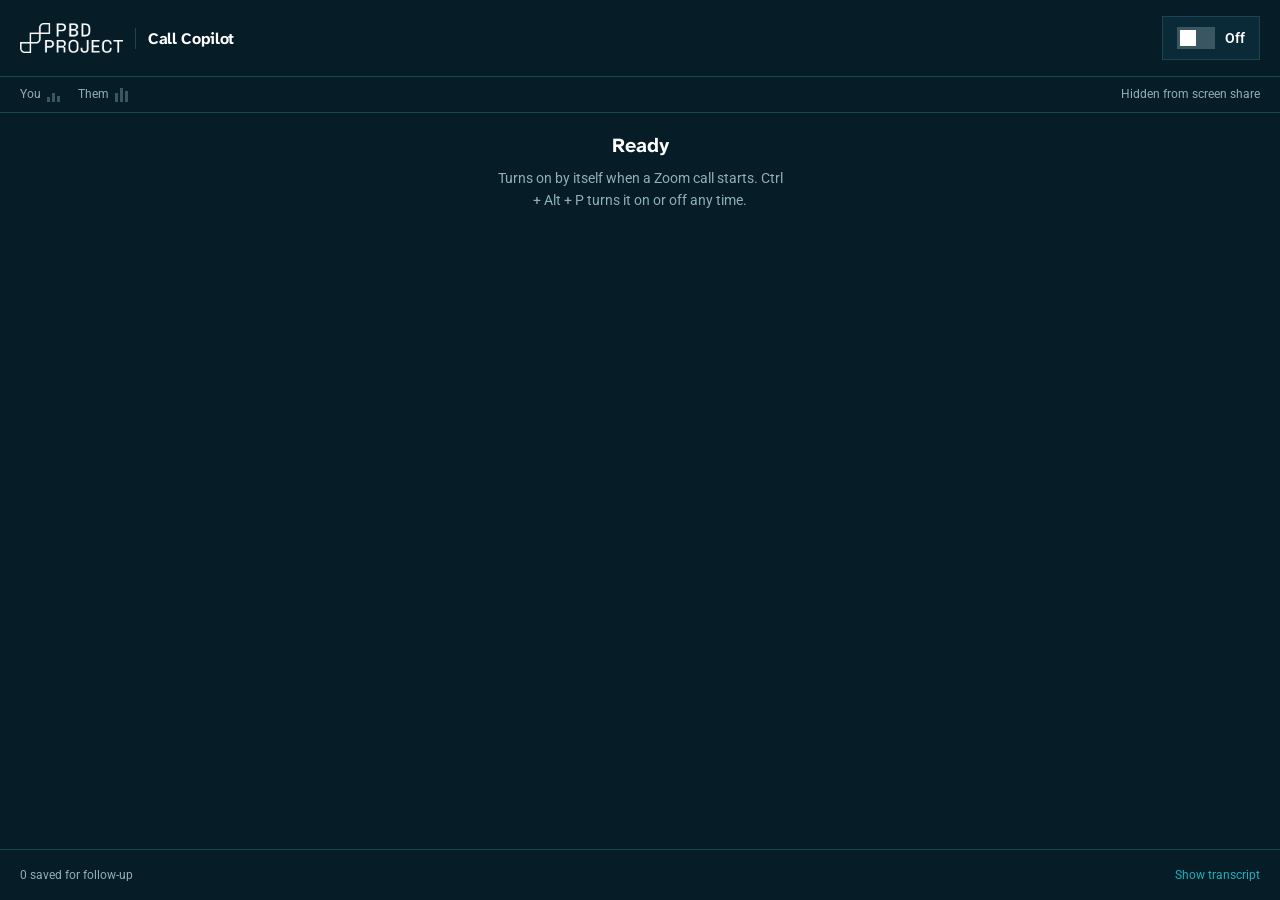
==== live/ui/panel.html @ b6b35ae1 "Add Mac version: ScreenCaptureKit system audio, Zoom meeting detection, Mac builds; official logo in" ====
<!doctype html>
<html lang="en">
<head>
<meta charset="utf-8">
<title>PBD Call Copilot</title>
<link href="https://fonts.googleapis.com/css2?family=Atkinson+Hyperlegible+Next:wght@400;700&family=Roboto:wght@400;500;700&display=swap" rel="stylesheet">
<style>
:root{--ink:#061D28;--card:#0B2A38;--card2:#0E3342;--deep:#082532;--line:#1C4453;--text:#FFFFFF;--body:#C9DCE2;--muted:#8FB0BA;--teal:#1BB1BB;--teal2:#0F8795;--star:#E8D075;--off:#3A5663;--bad:#F09A92}
*{box-sizing:border-box}
html,body{height:100%;margin:0}
body{background:var(--ink);color:var(--text);font-family:Roboto,"Segoe UI",system-ui,sans-serif;font-size:15px;display:flex;flex-direction:column;overflow:hidden}
button{font-family:inherit;cursor:pointer}
button:focus-visible,a:focus-visible{outline:2px solid var(--teal);outline-offset:2px}
header{padding:16px 20px;display:flex;align-items:center;gap:12px;border-bottom:1px solid var(--line)}
.logo{height:30px;width:auto;display:block}
.brand{display:flex;flex-direction:column;padding-left:12px;border-left:1px solid var(--line)}
.brand b,.ask,.plain h2,.empty b{font-family:"Atkinson Hyperlegible Next","Atkinson Hyperlegible",sans-serif}
.brand b{font-size:16px;letter-spacing:-.02em}
.brand span{font-size:11px;color:var(--muted);letter-spacing:.1em;text-transform:uppercase}
.grow{flex:1}
.toggle{height:44px;display:flex;align-items:center;gap:10px;padding:0 14px;border:1px solid var(--line);background:var(--card);color:var(--text);font-size:14px;font-weight:600;transition:background-color .18s}
.toggle:hover{background:var(--card2)}
.track{width:38px;height:22px;background:var(--off);padding:3px;display:flex;transition:background-color .28s}
.knob{width:16px;height:16px;background:#fff;transition:transform .32s cubic-bezier(.34,1.4,.5,1)}
.on .track{background:var(--teal)} .on .knob{transform:translateX(16px)}
.sub{padding:10px 20px;display:flex;gap:18px;align-items:center;font-size:12px;color:var(--muted);border-bottom:1px solid var(--line)}
.bars{display:inline-flex;gap:2px;align-items:flex-end;height:14px;margin-left:6px;vertical-align:middle}
.bars i{width:3px;background:var(--off);transform-origin:bottom}
.live .bars i{background:var(--teal);animation:bar 1.2s ease-in-out infinite}
@keyframes bar{0%,100%{transform:scaleY(.4)}50%{transform:scaleY(1)}}
.plain{margin:16px 20px 0;padding:14px 16px;background:var(--deep);border:1px solid var(--line);animation:fade .4s ease both}
.eyebrow{font-size:11px;font-weight:700;letter-spacing:.1em;text-transform:uppercase;color:var(--teal)}
.plain p{margin:6px 0 0;font-size:15px;line-height:1.55;color:var(--body)}
.plain h2{margin:4px 0 0;font-size:17px;letter-spacing:-.01em}
main{flex:1;overflow:auto;padding:16px 20px 20px;display:flex;flex-direction:column;gap:14px}
.card{background:var(--card);border:1px solid var(--line);animation:cardIn .45s cubic-bezier(.2,.8,.2,1) both;overflow:hidden}
.card.newest{border-color:var(--teal);animation:cardIn .45s cubic-bezier(.2,.8,.2,1) both,glow 1.8s ease-out .5s 1}
.card.leaving{animation:cardOut .32s cubic-bezier(.4,0,.6,1) forwards}
@keyframes cardIn{from{opacity:0;transform:translateY(10px)}to{opacity:1;transform:none}}
@keyframes cardOut{to{opacity:0;transform:translateX(16px);max-height:0;margin-top:-14px}}
@keyframes glow{0%{box-shadow:0 0 0 0 rgba(27,177,187,.5)}100%{box-shadow:0 0 0 12px rgba(27,177,187,0)}}
@keyframes fade{from{opacity:0}to{opacity:1}}
.cmain{padding:16px 16px 12px;display:flex;flex-direction:column;gap:10px}
.kind{font-size:11px;font-weight:700;letter-spacing:.1em;text-transform:uppercase;color:var(--muted)}
.kind.next{color:var(--teal)}
.ask{font-size:18px;font-weight:600;line-height:1.4;letter-spacing:-.01em}
.why{font-size:14px;line-height:1.5;color:var(--body)} .why b{color:#fff}
.terms{padding:10px 16px;border-top:1px solid var(--line);background:var(--deep);display:flex;flex-direction:column;gap:5px;font-size:13px;color:var(--body)}
.terms b{color:#fff}
.paper{display:block;padding:10px 16px;background:var(--card2);color:#fff;text-decoration:none;font-size:13px;line-height:1.4;transition:background-color .18s}
.paper:hover{background:#12404F} .paper em{display:block;font-style:normal;color:var(--teal);font-size:12px;margin-top:3px}
.actions{display:flex;border-top:1px solid var(--line)}
.actions button{height:44px;border:none;background:transparent;color:var(--muted);padding:0 14px;font-size:13px;transition:background-color .18s,color .18s}
.actions button:hover{background:var(--card2);color:#fff}
.actions .starred{color:var(--star)}
.empty{margin:auto;text-align:center;color:var(--muted);font-size:14px;line-height:1.6;max-width:36ch;animation:fade .4s ease both}
.empty b{display:block;color:#fff;font-size:20px;margin-bottom:6px}
#transcript{display:none;font-size:13px;line-height:1.55;color:var(--body)}
#transcript div{padding:4px 0;border-bottom:1px solid var(--line)} #transcript span{color:var(--muted);font-size:11px;letter-spacing:.06em;text-transform:uppercase}
.showtx #transcript{display:block} .showtx #cards{display:none}
footer{padding:10px 20px;border-top:1px solid var(--line);display:flex;justify-content:space-between;align-items:center;font-size:12px;color:var(--muted)}
footer button{border:none;background:none;color:var(--teal);font-size:12px;padding:8px 0}
.err{color:var(--bad)}
@media (prefers-reduced-motion:reduce){*{animation:none!important;transition:none!important}}
</style>
</head>
<body>
<header>
  <img class="logo" src="pbd-logo-white.png" alt="PBD Project">
  <div class="brand"><b>Call Copilot</b></div>
  <div class="grow"></div>
  <button id="toggle" class="toggle" aria-pressed="false" title="Ctrl + Alt + P (Mac: Control + Option + P)"><span class="track"><span class="knob"></span></span><span id="state">Off</span></button>
</header>
<div class="sub" id="sub">
  <span>You<span class="bars"><i style="height:5px"></i><i style="height:9px;animation-delay:.3s"></i><i style="height:6px;animation-delay:.15s"></i></span></span>
  <span>Them<span class="bars"><i style="height:9px;animation-delay:.1s"></i><i style="height:14px;animation-delay:.4s"></i><i style="height:11px;animation-delay:.25s"></i></span></span>
  <span class="grow"></span><span id="clock"></span><span id="sharenote">Hidden from screen share</span>
</div>
<div id="plainbox"></div>
<main id="main">
  <div id="cards"><div class="empty"><b>Ready</b>Turns on by itself when a Zoom call starts. Ctrl + Alt + P turns it on or off any time.</div></div>
  <div id="transcript"></div>
</main>
<footer><span id="saved">0 saved for follow-up</span><span id="model"></span><button id="txbtn" type="button">Show transcript</button></footer>

<script>
const $ = (id) => document.getElementById(id);
const esc = (s) => String(s ?? "").replace(/[&<>"']/g, c => ({"&":"&amp;","<":"&lt;",">":"&gt;",'"':"&quot;","'":"&#39;"}[c]));
let cards = [], starred = [], on = false, startedAt = null;

// macOS doesn't reliably keep windows out of whole-screen shares.
if (/Mac/.test(navigator.platform)) { $("sharenote").textContent = "Share one window, not your whole screen"; $("toggle").title = "Control + Option + P"; }
function api(){ return (window.pywebview && window.pywebview.api) || null; }
$("toggle").onclick = () => api() && api().toggle();
$("txbtn").onclick = () => { document.body.classList.toggle("showtx"); $("txbtn").textContent = document.body.classList.contains("showtx") ? "Show suggestions" : "Show transcript"; };

function setOn(v){
  on = v; $("toggle").classList.toggle("on", v); $("toggle").setAttribute("aria-pressed", String(v));
  $("state").textContent = v ? "Listening" : "Off"; $("sub").classList.toggle("live", v);
  if (v && !startedAt) startedAt = Date.now(); if (!v) startedAt = null;
}
setInterval(() => { if (!startedAt) { $("clock").textContent = ""; return; } const s = Math.floor((Date.now()-startedAt)/1000); $("clock").textContent = `${Math.floor(s/60)}:${String(s%60).padStart(2,"0")}`; }, 1000);

function render(){
  const box = $("cards");
  if (!cards.length){ box.innerHTML = on ? '<div class="empty"><b>Listening</b>Suggestions appear when the conversation gets going, about every minute.</div>' : '<div class="empty"><b>Ready</b>Turns on by itself when a Zoom call starts. Ctrl + Alt + P turns it on or off any time.</div>'; return; }
  box.innerHTML = cards.map((c, i) => `
    <article class="card ${i === 0 ? "newest" : ""}" data-i="${i}">
      <div class="cmain">
        <span class="kind ${c.kind === "next_step" ? "next" : ""}">${c.kind === "next_step" ? "Next step for PBD" : "Ask"} · ${esc(c.at)}</span>
        <div class="ask">${esc(c.ask)}</div>
        <div class="why"><b>What this means for PBD:</b> ${esc(c.why)}</div>
      </div>
      ${(c.terms||[]).length ? `<div class="terms">${c.terms.map(t => `<span><b>${esc(t.term)}</b> = ${esc(t.plain)}</span>`).join("")}</div>` : ""}
      ${c.paper ? `<a class="paper" href="https://pubmed.ncbi.nlm.nih.gov/${esc(c.paper.pmid)}/" target="_blank">${esc(c.paper.title)}<em>${esc(c.paper.first_author)} et al. ${esc(c.paper.year)} · ${esc(c.paper.journal)} · PMID ${esc(c.paper.pmid)} ✓</em></a>` : ""}
      <div class="actions"><span class="grow"></span>
        <button type="button" class="${starred.includes(c.ask) ? "starred" : ""}" onclick="star(${i})">${starred.includes(c.ask) ? "★ Saved" : "☆ Save for follow-up"}</button>
        <button type="button" onclick="dismiss(${i})" aria-label="Dismiss">✕</button>
      </div>
    </article>`).join("");
}
function star(i){ const a = cards[i].ask; starred = starred.includes(a) ? starred.filter(x => x !== a) : starred.concat(a); $("saved").textContent = `${starred.length} saved for follow-up`; api() && api().star(a); render(); }
function dismiss(i){ const el = document.querySelector(`[data-i="${i}"]`); if (el) el.classList.add("leaving"); setTimeout(() => { cards.splice(i, 1); render(); }, 320); }

window.onCopilotEvent = (e) => {
  if (e.type === "status"){
    if (e.state === "listening"){ setOn(true); if (e.model) $("model").textContent = "Transcribing with " + e.model; render(); }
    else if (e.state === "loading"){ $("state").textContent = "Starting…"; }
    else if (e.state === "off"){ setOn(false); render(); }
    else if (e.state === "saved"){ $("model").textContent = "Transcript saved on this computer"; }
  } else if (e.type === "line"){
    const d = document.createElement("div");
    d.innerHTML = `<span>${esc(e.speaker)}</span> ${esc(e.text)}`; $("transcript").appendChild(d);
  } else if (e.type === "suggestions"){
    if (e.in_plain_words) $("plainbox").innerHTML = `<div class="plain"><span class="eyebrow">In plain words · ${esc(e.at)}</span><h2>${esc(e.topic||"")}</h2><p>${esc(e.in_plain_words)}</p></div>`;
    else if (e.topic) $("plainbox").innerHTML = `<div class="plain"><span class="eyebrow">Now discussing · ${esc(e.at)}</span><h2>${esc(e.topic)}</h2></div>`;
    const incoming = (e.cards||[]).map(c => Object.assign({at: e.at}, c));
    if (incoming.length) cards = incoming.concat(cards).slice(0, 2);   // Andrew: 2 at a time
    render();
  } else if (e.type === "error"){
    $("model").innerHTML = `<span class="err">${esc(e.message)}</span>`;
  }
};
</script>
</body>
</html>
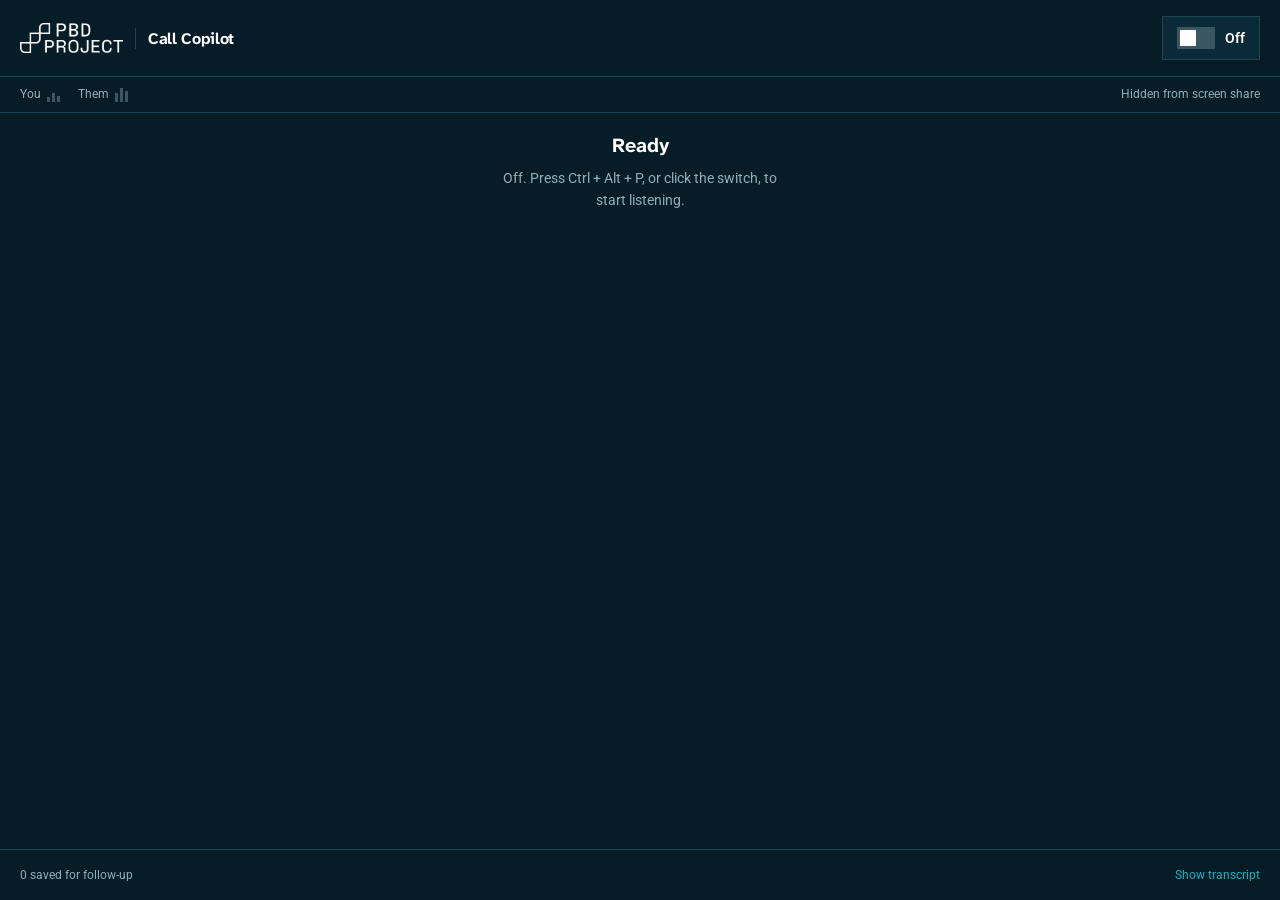
==== commit 76e2f975: "Fix 20-minute lag: use base.en speech model; skip ahead if transcription falls behind First live tes" ====
--- a/live/ui/panel.html
+++ b/live/ui/panel.html
@@ -78,7 +78,7 @@
 </div>
 <div id="plainbox"></div>
 <main id="main">
-  <div id="cards"><div class="empty"><b>Ready</b>Turns on by itself when a Zoom call starts. Ctrl + Alt + P turns it on or off any time.</div></div>
+  <div id="cards"><div class="empty"><b>Ready</b>Off. Press Ctrl + Alt + P, or click the switch, to start listening.</div></div>
   <div id="transcript"></div>
 </main>
 <footer><span id="saved">0 saved for follow-up</span><span id="model"></span><button id="txbtn" type="button">Show transcript</button></footer>
@@ -103,7 +103,7 @@
 
 function render(){
   const box = $("cards");
-  if (!cards.length){ box.innerHTML = on ? '<div class="empty"><b>Listening</b>Suggestions appear when the conversation gets going, about every minute.</div>' : '<div class="empty"><b>Ready</b>Turns on by itself when a Zoom call starts. Ctrl + Alt + P turns it on or off any time.</div>'; return; }
+  if (!cards.length){ box.innerHTML = on ? '<div class="empty"><b>Listening</b>Suggestions appear when the conversation gets going, about every minute.</div>' : '<div class="empty"><b>Ready</b>Off. Press Ctrl + Alt + P, or click the switch, to start listening.</div>'; return; }
   box.innerHTML = cards.map((c, i) => `
     <article class="card ${i === 0 ? "newest" : ""}" data-i="${i}">
       <div class="cmain">
@@ -127,6 +127,7 @@
     if (e.state === "listening"){ setOn(true); if (e.model) $("model").textContent = "Transcribing with " + e.model; render(); }
     else if (e.state === "loading"){ $("state").textContent = "Starting…"; }
     else if (e.state === "off"){ setOn(false); render(); }
+    else if (e.state === "skipped"){ $("model").textContent = `Skipped ${e.seconds}s of audio to keep up`; }
     else if (e.state === "saved"){ $("model").textContent = "Transcript saved on this computer"; }
   } else if (e.type === "line"){
     const d = document.createElement("div");
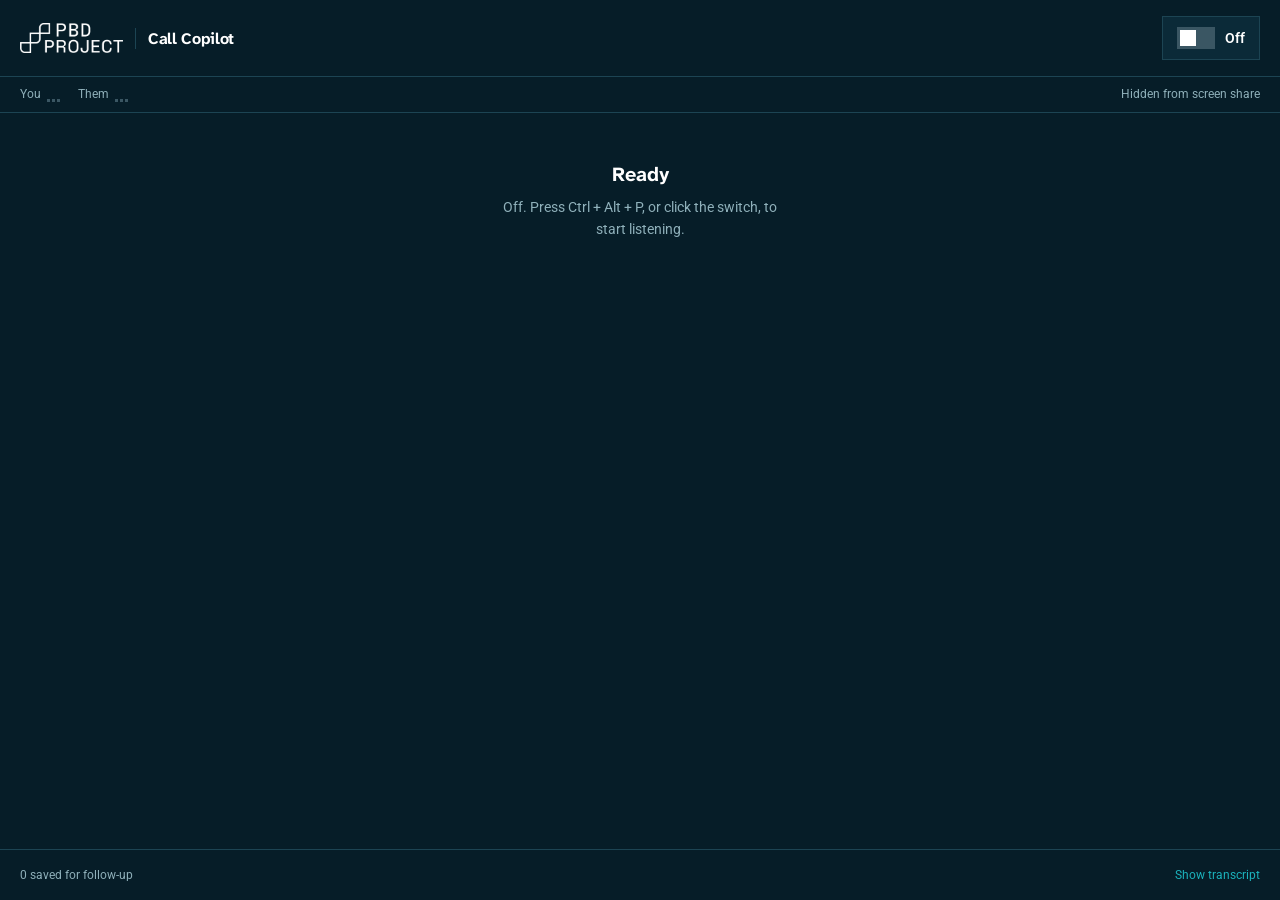
==== commit 068b4743: "Release gate: self-test the installed app on Windows and Mac; works on a fresh PC - Papers: Europe P" ====
--- a/live/ui/panel.html
+++ b/live/ui/panel.html
@@ -26,7 +26,8 @@
 .sub{padding:10px 20px;display:flex;gap:18px;align-items:center;font-size:12px;color:var(--muted);border-bottom:1px solid var(--line)}
 .bars{display:inline-flex;gap:2px;align-items:flex-end;height:14px;margin-left:6px;vertical-align:middle}
 .bars i{width:3px;background:var(--off);transform-origin:bottom}
-.live .bars i{background:var(--teal);animation:bar 1.2s ease-in-out infinite}
+.bars i{height:3px;transition:height .15s linear,background-color .2s}
+.live .bars i{background:var(--teal)}
 @keyframes bar{0%,100%{transform:scaleY(.4)}50%{transform:scaleY(1)}}
 .plain{margin:16px 20px 0;padding:14px 16px;background:var(--deep);border:1px solid var(--line);animation:fade .4s ease both}
 .eyebrow{font-size:11px;font-weight:700;letter-spacing:.1em;text-transform:uppercase;color:var(--teal)}
@@ -61,6 +62,10 @@
 footer{padding:10px 20px;border-top:1px solid var(--line);display:flex;justify-content:space-between;align-items:center;font-size:12px;color:var(--muted)}
 footer button{border:none;background:none;color:var(--teal);font-size:12px;padding:8px 0}
 .err{color:var(--bad)}
+#notice{margin:12px 20px 0;padding:12px 14px;font-size:14px;line-height:1.45;border-left:4px solid var(--star);background:#2A2A1E;color:#F3E7B5;animation:fade .3s ease both}
+#notice.bad{border-left-color:var(--bad);background:#3A1F22;color:#F6C9C4}
+#heard{margin:10px 20px 0;font-size:13px;line-height:1.45;color:var(--muted);min-height:19px;overflow:hidden;text-overflow:ellipsis;white-space:nowrap}
+#heard b{color:var(--body);font-weight:500}
 @media (prefers-reduced-motion:reduce){*{animation:none!important;transition:none!important}}
 </style>
 </head>
@@ -72,10 +77,12 @@
   <button id="toggle" class="toggle" aria-pressed="false" title="Ctrl + Alt + P (Mac: Control + Option + P)"><span class="track"><span class="knob"></span></span><span id="state">Off</span></button>
 </header>
 <div class="sub" id="sub">
-  <span>You<span class="bars"><i style="height:5px"></i><i style="height:9px;animation-delay:.3s"></i><i style="height:6px;animation-delay:.15s"></i></span></span>
-  <span>Them<span class="bars"><i style="height:9px;animation-delay:.1s"></i><i style="height:14px;animation-delay:.4s"></i><i style="height:11px;animation-delay:.25s"></i></span></span>
+  <span>You<span class="bars" id="bars-Andrew"><i></i><i></i><i></i></span></span>
+  <span>Them<span class="bars" id="bars-Them"><i></i><i></i><i></i></span></span>
   <span class="grow"></span><span id="clock"></span><span id="sharenote">Hidden from screen share</span>
 </div>
+<div id="notice" role="alert" hidden></div>
+<div id="heard" aria-live="polite"></div>
 <div id="plainbox"></div>
 <main id="main">
   <div id="cards"><div class="empty"><b>Ready</b>Off. Press Ctrl + Alt + P, or click the switch, to start listening.</div></div>
@@ -103,7 +110,7 @@
 
 function render(){
   const box = $("cards");
-  if (!cards.length){ box.innerHTML = on ? '<div class="empty"><b>Listening</b>Suggestions appear when the conversation gets going, about every minute.</div>' : '<div class="empty"><b>Ready</b>Off. Press Ctrl + Alt + P, or click the switch, to start listening.</div>'; return; }
+  if (!cards.length){ box.innerHTML = on ? '<div class="empty"><b>Listening</b>The first suggestions appear about a minute into the conversation. The bars above move when it hears you and the other side.</div>' : '<div class="empty"><b>Ready</b>Off. Press Ctrl + Alt + P, or click the switch, to start listening.</div>'; return; }
   box.innerHTML = cards.map((c, i) => `
     <article class="card ${i === 0 ? "newest" : ""}" data-i="${i}">
       <div class="cmain">
@@ -126,10 +133,11 @@
   if (e.type === "status"){
     if (e.state === "listening"){ setOn(true); if (e.model) $("model").textContent = "Transcribing with " + e.model; render(); }
     else if (e.state === "loading"){ $("state").textContent = "Starting…"; }
-    else if (e.state === "off"){ setOn(false); render(); }
+    else if (e.state === "off"){ setOn(false); render(); $("heard").textContent = ""; document.querySelectorAll(".bars i").forEach(b => b.style.height = "3px"); }
     else if (e.state === "skipped"){ $("model").textContent = `Skipped ${e.seconds}s of audio to keep up`; }
     else if (e.state === "saved"){ $("model").textContent = "Transcript saved on this computer"; }
   } else if (e.type === "line"){
+    $("heard").innerHTML = `Last heard · <b>${esc(e.speaker === "Andrew" ? "You" : "Them")}:</b> ${esc(e.text)}`;
     const d = document.createElement("div");
     d.innerHTML = `<span>${esc(e.speaker)}</span> ${esc(e.text)}`; $("transcript").appendChild(d);
   } else if (e.type === "suggestions"){
@@ -138,8 +146,13 @@
     const incoming = (e.cards||[]).map(c => Object.assign({at: e.at}, c));
     if (incoming.length) cards = incoming.concat(cards).slice(0, 2);   // Andrew: 2 at a time
     render();
-  } else if (e.type === "error"){
-    $("model").innerHTML = `<span class="err">${esc(e.message)}</span>`;
+  } else if (e.type === "error" || e.type === "warning"){
+    const n = $("notice"); n.textContent = e.message; n.className = e.type === "error" ? "bad" : ""; n.hidden = false;
+  } else if (e.type === "ok"){
+    $("notice").hidden = true;
+  } else if (e.type === "level"){
+    const bars = document.querySelectorAll(`#bars-${e.speaker} i`), h = Math.min(14, 3 + Math.round(e.level * 11));
+    bars.forEach((b, i) => b.style.height = Math.max(3, h - [3, 0, 2][i]) + "px");
   }
 };
 </script>
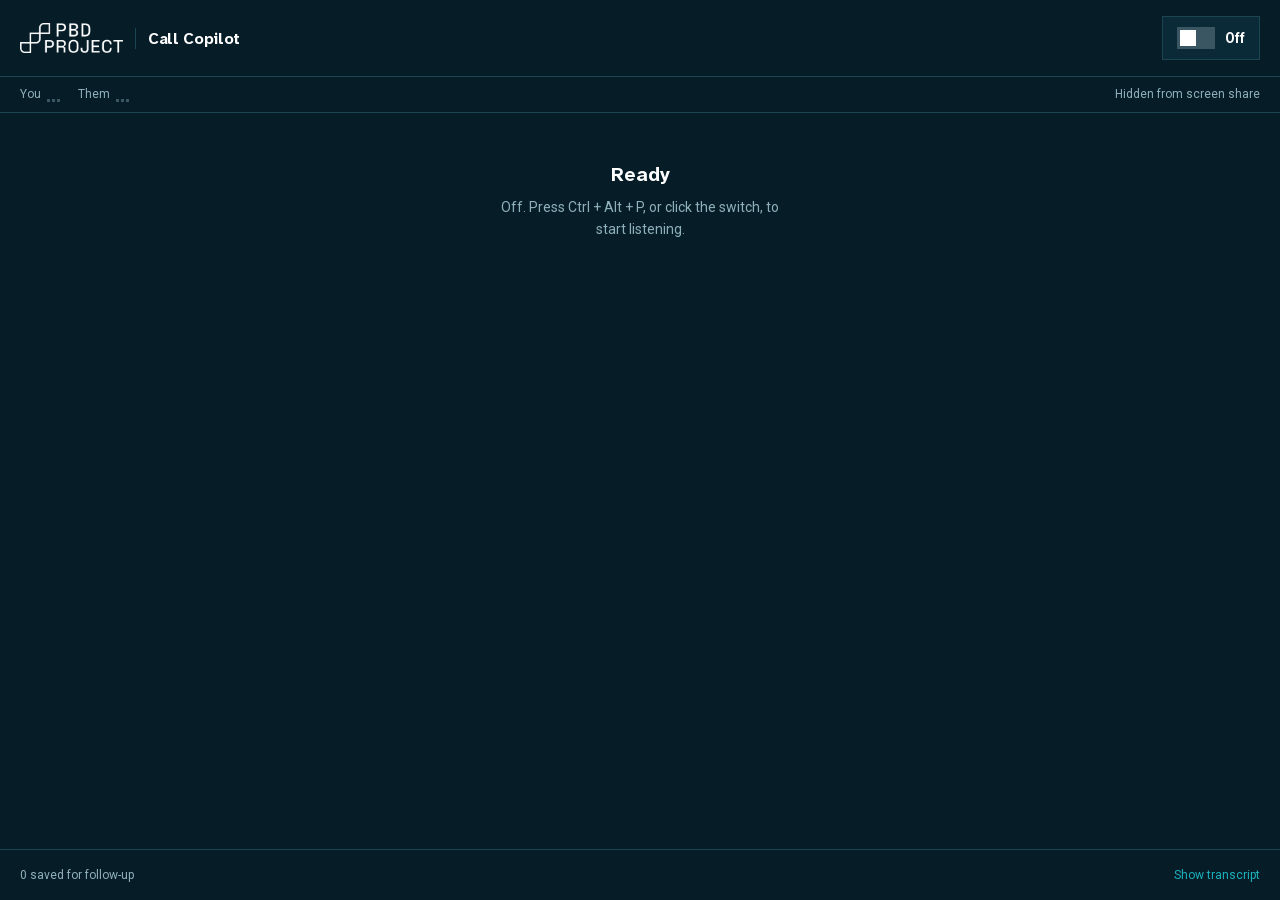
==== commit 1ef95ea3: "Window opens without internet; screen updates wait for the window; truer off-test - Intel Mac self-t" ====
--- a/live/ui/panel.html
+++ b/live/ui/panel.html
@@ -3,7 +3,7 @@
 <head>
 <meta charset="utf-8">
 <title>PBD Call Copilot</title>
-<link href="https://fonts.googleapis.com/css2?family=Atkinson+Hyperlegible+Next:wght@400;700&family=Roboto:wght@400;500;700&display=swap" rel="stylesheet">
+<link href="fonts.css" rel="stylesheet">
 <style>
 :root{--ink:#061D28;--card:#0B2A38;--card2:#0E3342;--deep:#082532;--line:#1C4453;--text:#FFFFFF;--body:#C9DCE2;--muted:#8FB0BA;--teal:#1BB1BB;--teal2:#0F8795;--star:#E8D075;--off:#3A5663;--bad:#F09A92}
 *{box-sizing:border-box}
--- a/live/ui/fonts.css
+++ b/live/ui/fonts.css
@@ -0,0 +1,44 @@
+/* Bundled so the window opens without internet. Atkinson Hyperlegible Next (OFL) and Roboto (OFL/Apache), latin subset, from Google Fonts. */
+@font-face {
+  font-family: 'Atkinson Hyperlegible Next';
+  font-style: normal;
+  font-weight: 400;
+  font-display: swap;
+  src: url(fonts/AtkinsonHyperlegibleNext-400.woff2) format('woff2');
+  unicode-range: U+0000-00FF, U+0131, U+0152-0153, U+02BB-02BC, U+02C6, U+02DA, U+02DC, U+0304, U+0308, U+0329, U+2000-206F, U+20AC, U+2122, U+2191, U+2193, U+2212, U+2215, U+FEFF, U+FFFD;
+}
+@font-face {
+  font-family: 'Atkinson Hyperlegible Next';
+  font-style: normal;
+  font-weight: 700;
+  font-display: swap;
+  src: url(fonts/AtkinsonHyperlegibleNext-700.woff2) format('woff2');
+  unicode-range: U+0000-00FF, U+0131, U+0152-0153, U+02BB-02BC, U+02C6, U+02DA, U+02DC, U+0304, U+0308, U+0329, U+2000-206F, U+20AC, U+2122, U+2191, U+2193, U+2212, U+2215, U+FEFF, U+FFFD;
+}
+@font-face {
+  font-family: 'Roboto';
+  font-style: normal;
+  font-weight: 400;
+  font-stretch: 100%;
+  font-display: swap;
+  src: url(fonts/Roboto-400.woff2) format('woff2');
+  unicode-range: U+0000-00FF, U+0131, U+0152-0153, U+02BB-02BC, U+02C6, U+02DA, U+02DC, U+0304, U+0308, U+0329, U+2000-206F, U+20AC, U+2122, U+2191, U+2193, U+2212, U+2215, U+FEFF, U+FFFD;
+}
+@font-face {
+  font-family: 'Roboto';
+  font-style: normal;
+  font-weight: 500;
+  font-stretch: 100%;
+  font-display: swap;
+  src: url(fonts/Roboto-500.woff2) format('woff2');
+  unicode-range: U+0000-00FF, U+0131, U+0152-0153, U+02BB-02BC, U+02C6, U+02DA, U+02DC, U+0304, U+0308, U+0329, U+2000-206F, U+20AC, U+2122, U+2191, U+2193, U+2212, U+2215, U+FEFF, U+FFFD;
+}
+@font-face {
+  font-family: 'Roboto';
+  font-style: normal;
+  font-weight: 700;
+  font-stretch: 100%;
+  font-display: swap;
+  src: url(fonts/Roboto-700.woff2) format('woff2');
+  unicode-range: U+0000-00FF, U+0131, U+0152-0153, U+02BB-02BC, U+02C6, U+02DA, U+02DC, U+0304, U+0308, U+0329, U+2000-206F, U+20AC, U+2122, U+2191, U+2193, U+2212, U+2215, U+FEFF, U+FFFD;
+}
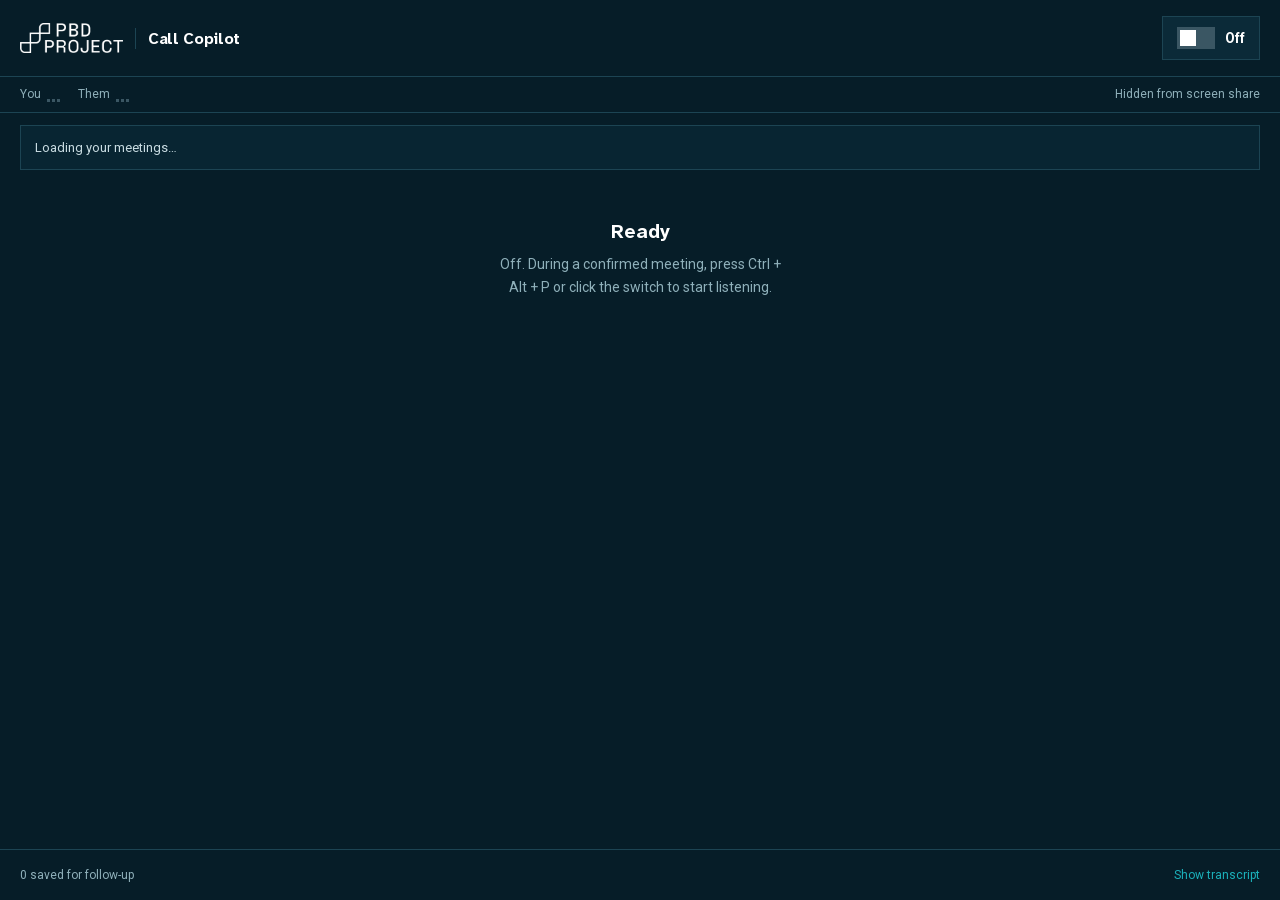
==== commit 192da1e7: "Google Calendar sign-in: Copilot works only during confirmed meetings - Sign in with any Google acco" ====
--- a/live/ui/panel.html
+++ b/live/ui/panel.html
@@ -66,6 +66,26 @@
 #notice.bad{border-left-color:var(--bad);background:#3A1F22;color:#F6C9C4}
 #heard{margin:10px 20px 0;font-size:13px;line-height:1.45;color:var(--muted);min-height:19px;overflow:hidden;text-overflow:ellipsis;white-space:nowrap}
 #heard b{color:var(--body);font-weight:500}
+#meet{margin:12px 20px 0;border:1px solid var(--line);background:var(--deep)}
+#meet .mhead{display:flex;align-items:center;gap:10px;padding:10px 14px;border-bottom:1px solid var(--line);font-size:12px;color:var(--muted)}
+#meet .mhead b{color:var(--text);font-size:13px;font-weight:600;letter-spacing:.02em}
+#meet .mhead button,#meet .signin{border:1px solid var(--line);background:var(--card);color:var(--text);font-size:13px;padding:8px 12px}
+#meet .mhead button:hover,#meet .signin:hover{background:var(--card2)}
+#meet .signin{background:var(--teal2);border-color:var(--teal2);font-weight:600}
+#meet .signin:hover{background:#0c7480}
+#meet .mbody{padding:12px 14px;font-size:13px;color:var(--body);line-height:1.5}
+#meet ul{list-style:none;margin:0;padding:0;max-height:168px;overflow:auto}
+#meet li{display:grid;grid-template-columns:118px 1fr auto;gap:10px;align-items:baseline;padding:8px 14px;border-bottom:1px solid var(--line);font-size:13px;color:var(--body)}
+#meet li:last-child{border-bottom:none}
+#meet li .when{color:var(--muted);font-variant-numeric:tabular-nums}
+#meet li .what{color:var(--text);overflow:hidden;text-overflow:ellipsis;white-space:nowrap}
+#meet li .tag{font-size:11px;letter-spacing:.06em;text-transform:uppercase;color:var(--muted);white-space:nowrap}
+#meet li .tag.ok{color:var(--teal)}
+#meet li.now{background:rgba(27,177,187,.12);border-left:3px solid var(--teal);padding-left:11px}
+#meet li.now .tag{color:var(--teal);font-weight:700}
+#meet .group{padding:6px 14px;font-size:11px;letter-spacing:.08em;text-transform:uppercase;color:var(--muted);background:var(--ink)}
+#meet details summary{cursor:pointer;padding:8px 14px;font-size:12px;color:var(--muted)}
+.toggle.nomeet{opacity:.55}
 @media (prefers-reduced-motion:reduce){*{animation:none!important;transition:none!important}}
 </style>
 </head>
@@ -81,11 +101,12 @@
   <span>Them<span class="bars" id="bars-Them"><i></i><i></i><i></i></span></span>
   <span class="grow"></span><span id="clock"></span><span id="sharenote">Hidden from screen share</span>
 </div>
+<section id="meet" aria-label="Meetings"><div class="mbody">Loading your meetings…</div></section>
 <div id="notice" role="alert" hidden></div>
 <div id="heard" aria-live="polite"></div>
 <div id="plainbox"></div>
 <main id="main">
-  <div id="cards"><div class="empty"><b>Ready</b>Off. Press Ctrl + Alt + P, or click the switch, to start listening.</div></div>
+  <div id="cards"><div class="empty"><b>Ready</b>Off. During a confirmed meeting, press Ctrl + Alt + P or click the switch to start listening.</div></div>
   <div id="transcript"></div>
 </main>
 <footer><span id="saved">0 saved for follow-up</span><span id="model"></span><button id="txbtn" type="button">Show transcript</button></footer>
@@ -110,7 +131,7 @@
 
 function render(){
   const box = $("cards");
-  if (!cards.length){ box.innerHTML = on ? '<div class="empty"><b>Listening</b>The first suggestions appear about a minute into the conversation. The bars above move when it hears you and the other side.</div>' : '<div class="empty"><b>Ready</b>Off. Press Ctrl + Alt + P, or click the switch, to start listening.</div>'; return; }
+  if (!cards.length){ box.innerHTML = on ? '<div class="empty"><b>Listening</b>The first suggestions appear about a minute into the conversation. The bars above move when it hears you and the other side.</div>' : '<div class="empty"><b>Ready</b>Off. During a confirmed meeting, press Ctrl + Alt + P or click the switch to start listening.</div>'; return; }
   box.innerHTML = cards.map((c, i) => `
     <article class="card ${i === 0 ? "newest" : ""}" data-i="${i}">
       <div class="cmain">
@@ -128,6 +149,40 @@
 }
 function star(i){ const a = cards[i].ask; starred = starred.includes(a) ? starred.filter(x => x !== a) : starred.concat(a); $("saved").textContent = `${starred.length} saved for follow-up`; api() && api().star(a); render(); }
 function dismiss(i){ const el = document.querySelector(`[data-i="${i}"]`); if (el) el.classList.add("leaving"); setTimeout(() => { cards.splice(i, 1); render(); }, 320); }
+
+
+// -- meetings from the signed-in Google calendar ------------------------------
+const fmtTime = (iso) => new Date(iso).toLocaleTimeString([], {hour: "numeric", minute: "2-digit"});
+const fmtDay = (iso) => { const d = new Date(iso), t = new Date(); const same = (a, b) => a.toDateString() === b.toDateString();
+  const y = new Date(t); y.setDate(t.getDate() - 1); const n = new Date(t); n.setDate(t.getDate() + 1);
+  return same(d, t) ? "Today" : same(d, y) ? "Yesterday" : same(d, n) ? "Tomorrow" : d.toLocaleDateString([], {weekday: "short", month: "short", day: "numeric"}); };
+function meetRow(m, active){
+  const tag = m.id === active ? "Now" : m.confirmed ? "Confirmed" : esc(m.why_not);
+  return `<li class="${m.id === active ? "now" : ""}" title="${esc(m.calendar)}"><span class="when">${fmtDay(m.start)} ${fmtTime(m.start)}</span><span class="what">${esc(m.title)}</span><span class="tag ${m.confirmed ? "ok" : ""}">${tag}</span></li>`;
+}
+async function signIn(btn){
+  btn.disabled = true; btn.textContent = "Finish signing in in your browser…";
+  const r = api() ? await api().sign_in() : {ok: false, message: "Not available here"};
+  if (!r.ok){ btn.disabled = false; btn.textContent = "Sign in with Google"; const n = $("notice"); n.textContent = r.message; n.className = "bad"; n.hidden = false; }
+}
+function renderMeetings(e){
+  const box = $("meet");
+  $("toggle").classList.toggle("nomeet", !e.active && !on);
+  if (!e.configured){ box.innerHTML = `<div class="mbody">Calendar sign-in isn't set up in this version of the app.</div>`; return; }
+  if (!e.account){
+    box.innerHTML = `<div class="mhead"><b>MEETINGS</b></div><div class="mbody">Sign in with Google to see your meetings. The Copilot only reads your calendar, never your email, and works during confirmed meetings.<div style="margin-top:10px"><button class="signin" type="button" onclick="signIn(this)">Sign in with Google</button></div></div>`;
+    return;
+  }
+  const now = Date.now(), items = e.items || [];
+  const current = items.filter(m => m.id === e.active);
+  const upcoming = items.filter(m => m.id !== e.active && new Date(m.start).getTime() > now).slice(0, 6);
+  const earlier = items.filter(m => m.id !== e.active && new Date(m.start).getTime() <= now).reverse().slice(0, 15);
+  let list = current.map(m => meetRow(m, e.active)).join("");
+  if (upcoming.length) list += `<li class="group" style="display:block">Upcoming</li>` + upcoming.map(m => meetRow(m, e.active)).join("");
+  if (!list) list = `<li style="display:block">No meetings in the next 7 days.</li>`;
+  const past = earlier.length ? `<details><summary>Earlier meetings (${earlier.length})</summary><ul>${earlier.map(m => meetRow(m, e.active)).join("")}</ul></details>` : "";
+  box.innerHTML = `<div class="mhead"><b>MEETINGS</b><span>${esc(e.account)}</span><span class="grow"></span><button type="button" onclick="api() && api().refresh_meetings()">Refresh</button><button type="button" onclick="api() && api().sign_out()">Sign out</button></div><ul>${list}</ul>${past}` + (e.error ? `<div class="mbody" style="color:var(--bad)">${esc(e.error)}</div>` : "");
+}
 
 window.onCopilotEvent = (e) => {
   if (e.type === "status"){
@@ -150,6 +205,8 @@
     const n = $("notice"); n.textContent = e.message; n.className = e.type === "error" ? "bad" : ""; n.hidden = false;
   } else if (e.type === "ok"){
     $("notice").hidden = true;
+  } else if (e.type === "meetings"){
+    renderMeetings(e);
   } else if (e.type === "level"){
     const bars = document.querySelectorAll(`#bars-${e.speaker} i`), h = Math.min(14, 3 + Math.round(e.level * 11));
     bars.forEach((b, i) => b.style.height = Math.max(3, h - [3, 0, 2][i]) + "px");
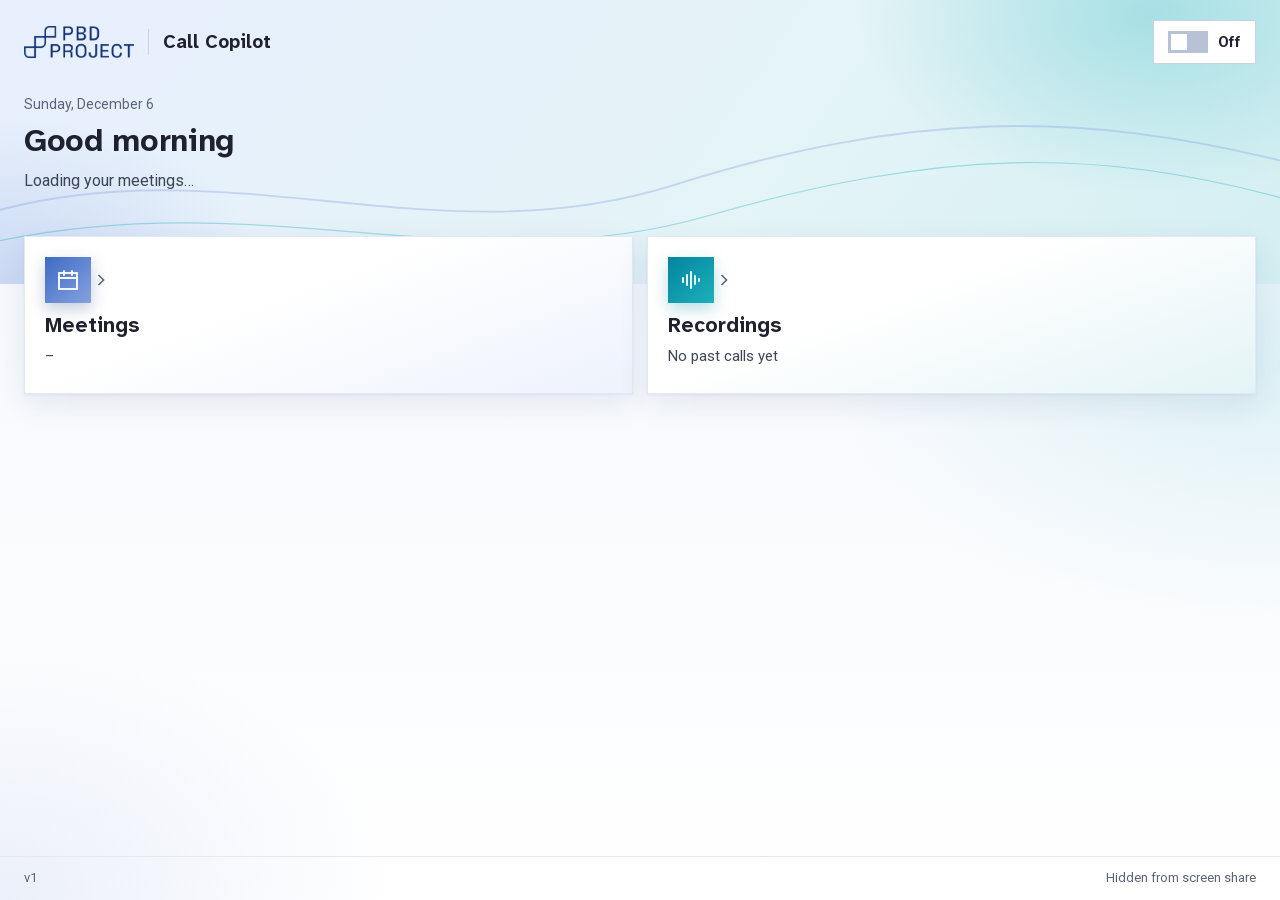
==== commit b070211c: "v1 redesign: Home, Meetings, Recordings and a light gradient look - Home with logo, the meeting happ" ====
--- a/live/ui/panel.html
+++ b/live/ui/panel.html
@@ -2,216 +2,517 @@
 <html lang="en">
 <head>
 <meta charset="utf-8">
+<meta name="viewport" content="width=device-width, initial-scale=1">
 <title>PBD Call Copilot</title>
 <link href="fonts.css" rel="stylesheet">
 <style>
-:root{--ink:#061D28;--card:#0B2A38;--card2:#0E3342;--deep:#082532;--line:#1C4453;--text:#FFFFFF;--body:#C9DCE2;--muted:#8FB0BA;--teal:#1BB1BB;--teal2:#0F8795;--star:#E8D075;--off:#3A5663;--bad:#F09A92}
+:root{--bg:#F3F6FC;--card:#FFFFFF;--soft:#EDF2FC;--line:#E3E9F3;--line2:#C9D3E6;--text:#1F212F;--body:#3D4458;--muted:#5B6378;--teal:#036E84;--blue:#143575;--green:#2E7D73;--dot:#4DB3A7;--gold:#7A5C00;--star:#C9A227;--bad:#A3271B;
+  --btn:linear-gradient(135deg,#2A63B5 0%,#04849E 100%);--edge:linear-gradient(135deg,#86A2DF 0%,#1BB1BB 100%);
+  --tint:linear-gradient(135deg,#EDF2FC 0%,#E4F4F6 100%);--band:radial-gradient(380px 200px at 92% 0%,rgba(27,177,187,.22),transparent 70%),linear-gradient(120deg,#E6EEFC 0%,#E3F4F7 60%,#D6F0F2 100%);
+  --shadow:0 1px 2px rgba(20,53,117,.06),0 10px 28px rgba(20,53,117,.09)}
 *{box-sizing:border-box}
 html,body{height:100%;margin:0}
-body{background:var(--ink);color:var(--text);font-family:Roboto,"Segoe UI",system-ui,sans-serif;font-size:15px;display:flex;flex-direction:column;overflow:hidden}
+body{background:radial-gradient(700px 420px at 100% 40%,rgba(27,177,187,.12),transparent 65%),radial-gradient(600px 400px at 0% 100%,rgba(134,162,223,.16),transparent 65%),linear-gradient(180deg,#F3F6FC 0%,#FFFFFF 100%);color:var(--text);font:15px/1.45 Roboto,"Segoe UI",system-ui,sans-serif;overflow:hidden}
 button{font-family:inherit;cursor:pointer}
-button:focus-visible,a:focus-visible{outline:2px solid var(--teal);outline-offset:2px}
-header{padding:16px 20px;display:flex;align-items:center;gap:12px;border-bottom:1px solid var(--line)}
-.logo{height:30px;width:auto;display:block}
-.brand{display:flex;flex-direction:column;padding-left:12px;border-left:1px solid var(--line)}
-.brand b,.ask,.plain h2,.empty b{font-family:"Atkinson Hyperlegible Next","Atkinson Hyperlegible",sans-serif}
-.brand b{font-size:16px;letter-spacing:-.02em}
-.brand span{font-size:11px;color:var(--muted);letter-spacing:.1em;text-transform:uppercase}
+button:focus-visible,a:focus-visible,input:focus-visible,summary:focus-visible{outline:2px solid #04849E;outline-offset:2px}
+.h{font-family:"Atkinson Hyperlegible Next","Atkinson Hyperlegible",sans-serif}
 .grow{flex:1}
-.toggle{height:44px;display:flex;align-items:center;gap:10px;padding:0 14px;border:1px solid var(--line);background:var(--card);color:var(--text);font-size:14px;font-weight:600;transition:background-color .18s}
-.toggle:hover{background:var(--card2)}
-.track{width:38px;height:22px;background:var(--off);padding:3px;display:flex;transition:background-color .28s}
+.view{height:100%;display:none;flex-direction:column}
+.view.shown{display:flex;animation:fade .25s ease both}
+@keyframes fade{from{opacity:0}to{opacity:1}}
+.scroll{flex:1;overflow:auto}
+.eyebrow{font-size:12px;font-weight:700;letter-spacing:.08em;text-transform:uppercase;color:var(--muted)}
+.card{background:var(--card);border:1px solid var(--line);box-shadow:var(--shadow)}
+.edge{border:2px solid transparent;background:linear-gradient(#fff,#fff) padding-box,var(--edge) border-box;box-shadow:var(--shadow)}
+.tint{background:var(--tint);border:1px solid #D8E3F0}
+.primary{display:inline-flex;align-items:center;gap:10px;height:48px;padding:0 22px;border:none;background:var(--btn);box-shadow:0 6px 16px rgba(4,132,158,.28);color:#fff;font-size:16px;font-weight:700}
+.primary:hover{filter:brightness(1.06)}
+.primary[disabled]{opacity:.6;cursor:default}
+.ghost{display:inline-flex;align-items:center;gap:6px;height:44px;padding:0 14px;border:1px solid var(--line2);background:rgba(255,255,255,.85);color:var(--text);font-size:15px;font-weight:500}
+.ghost:hover{background:#fff}
+.band{display:flex;align-items:center;gap:14px;padding:16px 24px;background:var(--band);border-bottom:1px solid #D8E3F0;box-shadow:0 4px 18px rgba(20,53,117,.07)}
+.band .title{font-size:22px;font-weight:700}
+/* switch */
+.toggle{height:44px;display:flex;align-items:center;gap:10px;padding:0 14px;border:1px solid var(--line2);background:#fff;color:var(--text);font-size:15px;font-weight:600}
+.track{width:40px;height:22px;background:#B8C2D6;padding:3px;display:flex;transition:background-color .28s}
 .knob{width:16px;height:16px;background:#fff;transition:transform .32s cubic-bezier(.34,1.4,.5,1)}
-.on .track{background:var(--teal)} .on .knob{transform:translateX(16px)}
-.sub{padding:10px 20px;display:flex;gap:18px;align-items:center;font-size:12px;color:var(--muted);border-bottom:1px solid var(--line)}
+.toggle.on{background:var(--btn);border-color:transparent;color:#fff;box-shadow:0 6px 16px rgba(4,132,158,.28)}
+.toggle.on .track{background:#fff} .toggle.on .knob{background:#037A91;transform:translateX(18px)}
+.toggle.nomeet{opacity:.6}
+/* notice */
+.notice{margin:14px 24px 0;padding:12px 16px;font-size:14px;line-height:1.45;background:linear-gradient(100deg,#FBF0C8 0%,#FFF9E6 100%);border:1px solid #EAD48A;color:#5C4500}
+.notice.bad{background:linear-gradient(100deg,#FBE3E0 0%,#FFF5F3 100%);border-color:#EBB3AC;color:var(--bad)}
+.notice.good{background:var(--tint);border-color:#B9DDE3;color:#0D4F5C}
+/* home */
+.hero{position:relative;padding:20px 24px 92px;background:radial-gradient(420px 260px at 90% 5%,rgba(27,177,187,.28),transparent 70%),radial-gradient(380px 240px at 0% 100%,rgba(134,162,223,.30),transparent 70%),linear-gradient(125deg,#E8EFFD 0%,#E4F4F7 60%,#D4EFF2 100%)}
+.hero svg.waves{position:absolute;left:0;top:0;width:100%;height:100%;opacity:.35;pointer-events:none}
+.hero header{position:relative;display:flex;align-items:center;gap:14px}
+.logo{height:32px;width:auto;display:block}
+.divider{width:1px;height:26px;background:var(--line2)}
+.greet{position:relative;margin-top:30px;display:flex;flex-direction:column;gap:4px}
+.greet .day{font-size:14px;color:var(--muted)}
+.greet .hi{font-size:32px;font-weight:700;letter-spacing:-.01em}
+.greet .sub{font-size:16px;color:var(--body)}
+.homebody{position:relative;margin-top:-66px;padding:0 24px 20px;display:flex;flex-direction:column;gap:18px}
+.now{padding:22px;display:flex;flex-direction:column;gap:12px;box-shadow:0 2px 4px rgba(20,53,117,.08),0 22px 48px rgba(20,53,117,.16)}
+.now .tag{display:flex;align-items:center;gap:10px;font-size:13px;font-weight:700;letter-spacing:.08em;color:var(--teal)}
+.livedot{width:10px;height:10px;background:var(--dot);box-shadow:0 0 0 4px rgba(77,179,167,.22)}
+.now .name{font-size:25px;font-weight:700;line-height:1.2}
+.now .meta{font-size:15px;color:var(--body)}
+.people{display:flex;gap:8px;flex-wrap:wrap}
+.person{display:flex;align-items:center;gap:8px;padding:5px 12px 5px 5px;background:linear-gradient(90deg,#E9EFFA,#E4F4F6);font-size:14px}
+.person i{font-style:normal;width:26px;height:26px;background:var(--btn);color:#fff;display:flex;align-items:center;justify-content:center;font-size:11px;font-weight:700}
+.startrow{display:flex;align-items:center;gap:16px;flex-wrap:wrap;margin-top:4px}
+.keys{font-size:14px;color:var(--muted)} .keys b{color:var(--text)}
+.tiles{display:grid;grid-template-columns:repeat(2,minmax(0,1fr));gap:14px}
+.tile{display:flex;flex-direction:column;gap:8px;padding:20px;text-align:left;color:var(--text);font-size:15px;transition:transform .15s,box-shadow .15s}
+.tile:hover{transform:translateY(-2px);box-shadow:0 2px 4px rgba(20,53,117,.08),0 16px 34px rgba(20,53,117,.14)}
+.tile.m{background:linear-gradient(160deg,#fff 40%,#EDF2FC 100%)} .tile.r{background:linear-gradient(160deg,#fff 40%,#E4F4F6 100%)}
+.tile .top{display:flex;justify-content:space-between;align-items:center}
+.badge{width:46px;height:46px;display:flex;align-items:center;justify-content:center}
+.tile.m .badge{background:linear-gradient(135deg,#3D6BC4 0%,#86A2DF 100%);box-shadow:0 6px 16px rgba(20,53,117,.25)}
+.tile.r .badge{background:linear-gradient(135deg,#04849E 0%,#1BB1BB 100%);box-shadow:0 6px 16px rgba(4,132,158,.28)}
+.tile .name{font-size:21px;font-weight:700}
+.tile .l1{color:var(--body)} .tile .l2{font-size:14px;color:var(--muted)} .tile .gold{color:var(--gold)}
+footer{display:flex;justify-content:space-between;align-items:center;gap:12px;padding:12px 24px;border-top:1px solid var(--line);font-size:13px;color:var(--muted)}
+/* live */
+.applogo{width:40px;height:40px;display:block}
+.livehead{display:flex;flex-direction:column;gap:2px;min-width:0;flex:1}
+.livestate{display:flex;align-items:center;gap:8px;font-size:13px;font-weight:700;letter-spacing:.08em;color:var(--green)}
+.livestate .livedot{width:9px;height:9px}
+.livetitle{font-size:18px;font-weight:700;white-space:nowrap;overflow:hidden;text-overflow:ellipsis}
+.levels{display:flex;align-items:center;gap:20px;padding:10px 24px;border-bottom:1px solid var(--line);font-size:13px;color:var(--muted);background:rgba(255,255,255,.6)}
 .bars{display:inline-flex;gap:2px;align-items:flex-end;height:14px;margin-left:6px;vertical-align:middle}
-.bars i{width:3px;background:var(--off);transform-origin:bottom}
-.bars i{height:3px;transition:height .15s linear,background-color .2s}
-.live .bars i{background:var(--teal)}
-@keyframes bar{0%,100%{transform:scaleY(.4)}50%{transform:scaleY(1)}}
-.plain{margin:16px 20px 0;padding:14px 16px;background:var(--deep);border:1px solid var(--line);animation:fade .4s ease both}
-.eyebrow{font-size:11px;font-weight:700;letter-spacing:.1em;text-transform:uppercase;color:var(--teal)}
-.plain p{margin:6px 0 0;font-size:15px;line-height:1.55;color:var(--body)}
-.plain h2{margin:4px 0 0;font-size:17px;letter-spacing:-.01em}
-main{flex:1;overflow:auto;padding:16px 20px 20px;display:flex;flex-direction:column;gap:14px}
-.card{background:var(--card);border:1px solid var(--line);animation:cardIn .45s cubic-bezier(.2,.8,.2,1) both;overflow:hidden}
-.card.newest{border-color:var(--teal);animation:cardIn .45s cubic-bezier(.2,.8,.2,1) both,glow 1.8s ease-out .5s 1}
-.card.leaving{animation:cardOut .32s cubic-bezier(.4,0,.6,1) forwards}
+.bars i{width:3px;height:3px;background:#B8C2D6;transition:height .15s linear}
+.listening .bars i{background:linear-gradient(180deg,#1BB1BB,#143575)}
+.livebody{padding:16px 24px 20px;display:flex;flex-direction:column;gap:14px}
+#cards{display:flex;flex-direction:column;gap:14px}
+.plain{padding:16px 18px;display:flex;flex-direction:column;gap:6px}
+.plain .eyebrow{color:var(--teal)}
+.plain h2{margin:0;font-size:19px;line-height:1.3}
+.plain p{margin:0;font-size:15px;line-height:1.55;color:var(--body)}
+.sug{display:flex;flex-direction:column;animation:cardIn .45s cubic-bezier(.2,.8,.2,1) both;overflow:hidden}
+.sug.leaving{animation:cardOut .32s cubic-bezier(.4,0,.6,1) forwards}
 @keyframes cardIn{from{opacity:0;transform:translateY(10px)}to{opacity:1;transform:none}}
-@keyframes cardOut{to{opacity:0;transform:translateX(16px);max-height:0;margin-top:-14px}}
-@keyframes glow{0%{box-shadow:0 0 0 0 rgba(27,177,187,.5)}100%{box-shadow:0 0 0 12px rgba(27,177,187,0)}}
-@keyframes fade{from{opacity:0}to{opacity:1}}
-.cmain{padding:16px 16px 12px;display:flex;flex-direction:column;gap:10px}
-.kind{font-size:11px;font-weight:700;letter-spacing:.1em;text-transform:uppercase;color:var(--muted)}
-.kind.next{color:var(--teal)}
-.ask{font-size:18px;font-weight:600;line-height:1.4;letter-spacing:-.01em}
-.why{font-size:14px;line-height:1.5;color:var(--body)} .why b{color:#fff}
-.terms{padding:10px 16px;border-top:1px solid var(--line);background:var(--deep);display:flex;flex-direction:column;gap:5px;font-size:13px;color:var(--body)}
-.terms b{color:#fff}
-.paper{display:block;padding:10px 16px;background:var(--card2);color:#fff;text-decoration:none;font-size:13px;line-height:1.4;transition:background-color .18s}
-.paper:hover{background:#12404F} .paper em{display:block;font-style:normal;color:var(--teal);font-size:12px;margin-top:3px}
+@keyframes cardOut{to{opacity:0;transform:translateX(16px)}}
+.cmain{padding:16px 18px 12px;display:flex;flex-direction:column;gap:8px}
+.kind{font-size:12px;font-weight:700;letter-spacing:.08em;text-transform:uppercase;color:var(--teal)}
+.kind.next{color:var(--gold)}
+.ask{font-size:19px;font-weight:700;line-height:1.35}
+.why{font-size:15px;line-height:1.5;color:var(--body)} .why b{color:var(--text)}
+.terms{padding:10px 18px;background:#F3F6FB;border-top:1px solid var(--line);display:flex;flex-direction:column;gap:4px;font-size:14px;color:var(--body)}
+.terms b{color:var(--text)}
+.paper{display:flex;align-items:center;gap:10px;padding:11px 18px;background:linear-gradient(90deg,#E9EFFA 0%,#E3F4F6 100%);color:var(--text);text-decoration:none;font-size:14px;line-height:1.4}
+.paper:hover{filter:brightness(.98)}
+.paper span{flex:1} .paper em{font-style:normal;color:var(--green);font-weight:700;white-space:nowrap}
 .actions{display:flex;border-top:1px solid var(--line)}
-.actions button{height:44px;border:none;background:transparent;color:var(--muted);padding:0 14px;font-size:13px;transition:background-color .18s,color .18s}
-.actions button:hover{background:var(--card2);color:#fff}
-.actions .starred{color:var(--star)}
-.empty{margin:auto;text-align:center;color:var(--muted);font-size:14px;line-height:1.6;max-width:36ch;animation:fade .4s ease both}
-.empty b{display:block;color:#fff;font-size:20px;margin-bottom:6px}
-#transcript{display:none;font-size:13px;line-height:1.55;color:var(--body)}
-#transcript div{padding:4px 0;border-bottom:1px solid var(--line)} #transcript span{color:var(--muted);font-size:11px;letter-spacing:.06em;text-transform:uppercase}
-.showtx #transcript{display:block} .showtx #cards{display:none}
-footer{padding:10px 20px;border-top:1px solid var(--line);display:flex;justify-content:space-between;align-items:center;font-size:12px;color:var(--muted)}
-footer button{border:none;background:none;color:var(--teal);font-size:12px;padding:8px 0}
-.err{color:var(--bad)}
-#notice{margin:12px 20px 0;padding:12px 14px;font-size:14px;line-height:1.45;border-left:4px solid var(--star);background:#2A2A1E;color:#F3E7B5;animation:fade .3s ease both}
-#notice.bad{border-left-color:var(--bad);background:#3A1F22;color:#F6C9C4}
-#heard{margin:10px 20px 0;font-size:13px;line-height:1.45;color:var(--muted);min-height:19px;overflow:hidden;text-overflow:ellipsis;white-space:nowrap}
-#heard b{color:var(--body);font-weight:500}
-#meet{margin:12px 20px 0;border:1px solid var(--line);background:var(--deep)}
-#meet .mhead{display:flex;align-items:center;gap:10px;padding:10px 14px;border-bottom:1px solid var(--line);font-size:12px;color:var(--muted)}
-#meet .mhead b{color:var(--text);font-size:13px;font-weight:600;letter-spacing:.02em}
-#meet .mhead button,#meet .signin{border:1px solid var(--line);background:var(--card);color:var(--text);font-size:13px;padding:8px 12px}
-#meet .mhead button:hover,#meet .signin:hover{background:var(--card2)}
-#meet .signin{background:var(--teal2);border-color:var(--teal2);font-weight:600}
-#meet .signin:hover{background:#0c7480}
-#meet .mbody{padding:12px 14px;font-size:13px;color:var(--body);line-height:1.5}
-#meet ul{list-style:none;margin:0;padding:0;max-height:168px;overflow:auto}
-#meet li{display:grid;grid-template-columns:118px 1fr auto;gap:10px;align-items:baseline;padding:8px 14px;border-bottom:1px solid var(--line);font-size:13px;color:var(--body)}
-#meet li:last-child{border-bottom:none}
-#meet li .when{color:var(--muted);font-variant-numeric:tabular-nums}
-#meet li .what{color:var(--text);overflow:hidden;text-overflow:ellipsis;white-space:nowrap}
-#meet li .tag{font-size:11px;letter-spacing:.06em;text-transform:uppercase;color:var(--muted);white-space:nowrap}
-#meet li .tag.ok{color:var(--teal)}
-#meet li.now{background:rgba(27,177,187,.12);border-left:3px solid var(--teal);padding-left:11px}
-#meet li.now .tag{color:var(--teal);font-weight:700}
-#meet .group{padding:6px 14px;font-size:11px;letter-spacing:.08em;text-transform:uppercase;color:var(--muted);background:var(--ink)}
-#meet details summary{cursor:pointer;padding:8px 14px;font-size:12px;color:var(--muted)}
-.toggle.nomeet{opacity:.55}
+.actions button{height:44px;border:none;background:transparent;color:var(--muted);padding:0 16px;font-size:14px;display:flex;align-items:center;gap:8px}
+.actions button:hover{background:#F3F6FB;color:var(--text)}
+.actions .starred{color:var(--gold)}
+.empty{margin:40px auto;text-align:center;color:var(--muted);font-size:15px;line-height:1.6;max-width:38ch}
+.empty b{display:block;color:var(--text);font-size:20px;margin-bottom:6px;font-family:"Atkinson Hyperlegible Next",sans-serif}
+#transcript{display:none;font-size:14px;line-height:1.55;color:var(--body);padding:4px 18px}
+#transcript div{padding:6px 0;border-bottom:1px solid var(--line)} #transcript span{color:var(--muted);font-size:11px;letter-spacing:.06em;text-transform:uppercase;margin-right:6px}
+.showtx #transcript{display:block} .showtx #cards,.showtx #plainbox{display:none}
+.heard{padding:12px 24px 14px;border-top:1px solid var(--line);background:rgba(255,255,255,.7)}
+.heard div{font-size:15px;color:var(--body);white-space:nowrap;overflow:hidden;text-overflow:ellipsis;min-height:21px}
+.linkbtn{border:none;background:none;color:var(--teal);font-size:13px;padding:6px 0}
+/* meetings */
+.tabs{display:flex;padding:16px 24px 4px}
+.tabs button{height:40px;padding:0 20px;background:#fff;color:var(--body);border:1px solid var(--line2);font-size:15px}
+.tabs button+button{border-left:none}
+.tabs button.sel{background:var(--btn);color:#fff;border-color:transparent;font-weight:700;box-shadow:0 6px 16px rgba(20,53,117,.2)}
+.list{padding:12px 24px 20px;display:flex;flex-direction:column;gap:10px}
+.group{margin-top:6px}
+.row{display:grid;grid-template-columns:104px minmax(0,1fr) auto;gap:14px;align-items:center;padding:16px 18px;color:var(--text);text-align:left;font-size:15px}
+.row .t{display:flex;flex-direction:column} .row .t b{font-size:17px} .row .t span{font-size:13px;color:var(--muted)}
+.row .w{display:flex;flex-direction:column;gap:3px;min-width:0} .row .w b{font-size:17px;overflow:hidden;text-overflow:ellipsis;white-space:nowrap} .row .w span{font-size:14px;color:var(--body)}
+.chip{font-size:12px;font-weight:700;letter-spacing:.06em;color:var(--teal);white-space:nowrap}
+.chip.go{padding:6px 12px;background:var(--btn);color:#fff}
+.chip.past{color:var(--muted)}
+details.other{border:1px solid #D8E3F0;background:var(--tint)}
+details.other summary{padding:14px 18px;font-size:14px;color:var(--body);cursor:pointer}
+details.other .o{display:grid;grid-template-columns:104px minmax(0,1fr) auto;gap:14px;padding:10px 18px;border-top:1px solid #D8E3F0;font-size:14px;color:var(--muted)}
+.rules{display:flex;gap:12px;padding:14px 16px;font-size:14px;line-height:1.5;color:var(--body)}
+.signin-box{padding:22px;display:flex;flex-direction:column;gap:12px;font-size:15px;color:var(--body)}
+/* recordings */
+.search{display:flex;align-items:center;gap:10px;height:46px;padding:0 14px;color:var(--muted)}
+.search input{flex:1;height:40px;border:none;background:transparent;font:15px Roboto,sans-serif;color:var(--text);outline:none}
+.followbar{display:flex;align-items:center;gap:10px;padding:12px 16px;background:linear-gradient(100deg,#FBF0C8 0%,#FFF9E6 100%);border:1px solid #EAD48A;font-size:15px;color:#5C4500}
+.rec{display:grid;grid-template-columns:minmax(0,1fr) auto;gap:4px 16px;padding:16px 18px;text-align:left;color:var(--text);font-size:14px}
+.rec b{font-size:17px} .rec .d{color:var(--muted)} .rec .s{color:var(--body)} .rec .g{color:var(--gold);font-weight:700;font-size:13px} .rec .c{color:var(--muted);font-size:13px}
+.note{font-size:13px;color:var(--muted);text-align:center;padding:8px 0}
+.detail h1{margin:0;font-size:26px}
+.recap{padding:16px 18px;display:flex;flex-direction:column;gap:8px}
+.recap ul{margin:0;padding-left:20px;display:flex;flex-direction:column;gap:6px;font-size:15px;line-height:1.5;color:var(--body)}
+.saved{padding:16px 18px;background:linear-gradient(180deg,#FFFBEA 0%,#FFFFFF 70%);border:1px solid #E3C766;box-shadow:var(--shadow);display:flex;flex-direction:column;gap:10px}
+.cardrow{display:grid;grid-template-columns:56px minmax(0,1fr) auto;gap:12px;align-items:start;padding:12px 16px;font-size:15px;line-height:1.45}
+.cardrow .at{color:var(--muted)} .cardrow button{border:none;background:none;color:var(--muted);font-size:13px;padding:0}
+.cardrow button.starred{color:var(--gold)}
+details.tx{border:1px solid #D8E3F0;background:var(--tint)}
+details.tx summary{padding:14px 18px;font-size:15px;color:var(--body);cursor:pointer}
+details.tx div{padding:0 18px 14px;font-size:14px;line-height:1.6;color:var(--body);max-height:320px;overflow:auto;white-space:pre-wrap}
+@media (max-width:560px){.tiles{grid-template-columns:1fr}.row{grid-template-columns:80px minmax(0,1fr)}.row .chip{grid-column:2}}
 @media (prefers-reduced-motion:reduce){*{animation:none!important;transition:none!important}}
 </style>
 </head>
 <body>
-<header>
-  <img class="logo" src="pbd-logo-white.png" alt="PBD Project">
-  <div class="brand"><b>Call Copilot</b></div>
-  <div class="grow"></div>
-  <button id="toggle" class="toggle" aria-pressed="false" title="Ctrl + Alt + P (Mac: Control + Option + P)"><span class="track"><span class="knob"></span></span><span id="state">Off</span></button>
-</header>
-<div class="sub" id="sub">
-  <span>You<span class="bars" id="bars-Andrew"><i></i><i></i><i></i></span></span>
-  <span>Them<span class="bars" id="bars-Them"><i></i><i></i><i></i></span></span>
-  <span class="grow"></span><span id="clock"></span><span id="sharenote">Hidden from screen share</span>
-</div>
-<section id="meet" aria-label="Meetings"><div class="mbody">Loading your meetings…</div></section>
-<div id="notice" role="alert" hidden></div>
-<div id="heard" aria-live="polite"></div>
-<div id="plainbox"></div>
-<main id="main">
-  <div id="cards"><div class="empty"><b>Ready</b>Off. During a confirmed meeting, press Ctrl + Alt + P or click the switch to start listening.</div></div>
-  <div id="transcript"></div>
-</main>
-<footer><span id="saved">0 saved for follow-up</span><span id="model"></span><button id="txbtn" type="button">Show transcript</button></footer>
+
+<!-- 1 · Home -->
+<section class="view" id="v-home" aria-label="Home">
+  <div class="scroll">
+    <div class="hero">
+      <svg class="waves" viewBox="0 0 760 230" preserveAspectRatio="none" aria-hidden="true"><path d="M0 170 C 140 120, 260 210, 400 150 S 640 90, 760 130" fill="none" stroke="#86A2DF" stroke-width="1.5"/><path d="M0 195 C 160 150, 280 230, 420 175 S 650 120, 760 160" fill="none" stroke="#1BB1BB" stroke-width="1"/></svg>
+      <header>
+        <img class="logo" src="pbd-logo-blue.png" alt="PBD Project">
+        <div class="divider"></div>
+        <div class="h" style="font-size:19px;font-weight:700">Call Copilot</div>
+        <div class="grow"></div>
+        <button class="toggle" data-toggle aria-pressed="false" title="Ctrl + Alt + P"><span class="track"><span class="knob"></span></span><span data-state>Off</span></button>
+      </header>
+      <div class="greet">
+        <div class="day" id="today"></div>
+        <div class="hi h" id="hello">Hello</div>
+        <div class="sub" id="homesub">Loading your meetings…</div>
+      </div>
+    </div>
+    <div class="homebody">
+      <div id="homecard"></div>
+      <div class="notice" data-notice hidden></div>
+      <div class="tiles">
+        <button class="tile card m" type="button" onclick="go('meetings')">
+          <span class="top"><span class="badge"><svg width="24" height="24" viewBox="0 0 24 24" fill="none" stroke="#fff" stroke-width="1.8" stroke-linecap="round" aria-hidden="true"><rect x="3" y="5" width="18" height="16"/><path d="M3 10h18M8 3v4M16 3v4"/></svg></span><svg width="20" height="20" viewBox="0 0 24 24" fill="none" stroke="#5B6378" stroke-width="2" aria-hidden="true"><path d="M9 6l6 6-6 6"/></svg></span>
+          <span class="name h">Meetings</span><span class="l1" id="tm1">–</span><span class="l2" id="tm2"></span>
+        </button>
+        <button class="tile card r" type="button" onclick="go('recs')">
+          <span class="top"><span class="badge"><svg width="24" height="24" viewBox="0 0 24 24" fill="none" stroke="#fff" stroke-width="1.8" stroke-linecap="round" aria-hidden="true"><path d="M4 10v4M8 7v10M12 4v16M16 8v8M20 11v2"/></svg></span><svg width="20" height="20" viewBox="0 0 24 24" fill="none" stroke="#5B6378" stroke-width="2" aria-hidden="true"><path d="M9 6l6 6-6 6"/></svg></span>
+          <span class="name h">Recordings</span><span class="l1" id="tr1">No past calls yet</span><span class="l2 gold" id="tr2"></span>
+        </button>
+      </div>
+    </div>
+  </div>
+  <footer><span data-ver>v1</span><span data-share>Hidden from screen share</span></footer>
+</section>
+
+<!-- 2 · Listening -->
+<section class="view" id="v-live" aria-label="Listening">
+  <div class="band">
+    <img class="applogo" src="app-logo.jpg" alt="PBD Call Copilot">
+    <div class="livehead">
+      <div class="livestate" id="livestate"><span class="livedot"></span><span id="livelabel">STARTING…</span></div>
+      <div class="livetitle h" id="livetitle">Call</div>
+    </div>
+    <button class="toggle" data-toggle aria-pressed="false" title="Ctrl + Alt + P"><span class="track"><span class="knob"></span></span><span data-state>Off</span></button>
+  </div>
+  <div class="levels" id="levels">
+    <span>You<span class="bars" id="bars-Andrew"><i></i><i></i><i></i></span></span>
+    <span>Them<span class="bars" id="bars-Them"><i></i><i></i><i></i></span></span>
+    <span class="grow"></span><span data-keys>Off any time: Ctrl + Alt + P</span>
+  </div>
+  <div class="notice" data-notice hidden></div>
+  <div class="scroll" id="livescroll">
+    <div class="livebody">
+      <div id="plainbox"></div>
+      <div id="cards"></div>
+      <div id="transcript" class="card"></div>
+    </div>
+  </div>
+  <div class="heard">
+    <div style="display:flex;align-items:center;justify-content:space-between"><span class="eyebrow" id="heardwho">Last heard</span><button class="linkbtn" id="txbtn" type="button">Show transcript</button></div>
+    <div id="heard"></div>
+  </div>
+</section>
+
+<!-- 3 · Meetings -->
+<section class="view" id="v-meetings" aria-label="Meetings">
+  <div class="band">
+    <button class="ghost" type="button" onclick="go('home')"><svg width="20" height="20" viewBox="0 0 24 24" fill="none" stroke="currentColor" stroke-width="2" aria-hidden="true"><path d="M15 6l-6 6 6 6"/></svg>Home</button>
+    <div class="title h">Meetings</div>
+    <div class="grow"></div>
+    <span id="account" style="font-size:13px;color:var(--body)"></span>
+    <button class="ghost" type="button" aria-label="Refresh meetings" title="Refresh" onclick="api() && api().refresh_meetings()" style="width:44px;padding:0;justify-content:center"><svg width="18" height="18" viewBox="0 0 24 24" fill="none" stroke="currentColor" stroke-width="2" stroke-linecap="round" aria-hidden="true"><path d="M20 12a8 8 0 1 1-2.3-5.7M20 4v5h-5"/></svg></button>
+  </div>
+  <div class="tabs" role="tablist" id="tabs">
+    <button type="button" class="sel" data-tab="today">Today</button><button type="button" data-tab="upcoming">Upcoming</button><button type="button" data-tab="past">Past</button>
+  </div>
+  <div class="notice" data-notice hidden></div>
+  <div class="scroll"><div class="list" id="meetlist"></div></div>
+</section>
+
+<!-- 4 · Recordings -->
+<section class="view" id="v-recs" aria-label="Recordings">
+  <div class="band">
+    <button class="ghost" type="button" onclick="go('home')"><svg width="20" height="20" viewBox="0 0 24 24" fill="none" stroke="currentColor" stroke-width="2" aria-hidden="true"><path d="M15 6l-6 6 6 6"/></svg>Home</button>
+    <div class="title h">Recordings</div>
+  </div>
+  <div class="scroll"><div class="list">
+    <label class="search card"><svg width="18" height="18" viewBox="0 0 24 24" fill="none" stroke="currentColor" stroke-width="2" aria-hidden="true"><circle cx="11" cy="11" r="7"/><path d="M20 20l-4-4"/></svg><input id="q" type="search" placeholder="Search by person or topic" aria-label="Search past calls"></label>
+    <div id="reclist"></div>
+    <div class="note">Saved on this computer only. Audio is never recorded: each call keeps its transcript, cards and papers.</div>
+  </div></div>
+</section>
+
+<!-- 5 · A past call -->
+<section class="view" id="v-rec" aria-label="Past call">
+  <div class="band">
+    <button class="ghost" type="button" onclick="go('recs')"><svg width="20" height="20" viewBox="0 0 24 24" fill="none" stroke="currentColor" stroke-width="2" aria-hidden="true"><path d="M15 6l-6 6 6 6"/></svg>Recordings</button>
+    <div class="grow"></div>
+    <button class="primary" type="button" id="copybtn" style="height:44px;font-size:15px"><svg width="18" height="18" viewBox="0 0 24 24" fill="none" stroke="currentColor" stroke-width="2" aria-hidden="true"><rect x="8" y="8" width="12" height="12"/><path d="M16 4H4v12"/></svg>Copy notes</button>
+  </div>
+  <div class="scroll"><div class="list detail" id="recdetail"></div></div>
+</section>
 
 <script>
 const $ = (id) => document.getElementById(id);
+const all = (sel) => document.querySelectorAll(sel);
 const esc = (s) => String(s ?? "").replace(/[&<>"']/g, c => ({"&":"&amp;","<":"&lt;",">":"&gt;",'"':"&quot;","'":"&#39;"}[c]));
-let cards = [], starred = [], on = false, startedAt = null;
-
-// macOS doesn't reliably keep windows out of whole-screen shares.
-if (/Mac/.test(navigator.platform)) { $("sharenote").textContent = "Share one window, not your whole screen"; $("toggle").title = "Control + Option + P"; }
+const STAR = '<svg width="16" height="16" viewBox="0 0 24 24" aria-hidden="true"><path d="M12 3l2.8 5.9 6.2.8-4.5 4.3 1.1 6.1L12 17.2 6.4 20.1l1.1-6.1L3 9.7l6.2-.8z"/></svg>';
+const DOC = '<svg width="18" height="18" viewBox="0 0 24 24" fill="none" stroke="#036E84" stroke-width="2" aria-hidden="true"><path d="M6 3h9l4 4v14H6z"/><path d="M14 3v5h5"/></svg>';
+let cards = [], starred = [], on = false, startedAt = null, meet = null, tab = "today", recs = [], openRec = null;
 function api(){ return (window.pywebview && window.pywebview.api) || null; }
-$("toggle").onclick = () => api() && api().toggle();
-$("txbtn").onclick = () => { document.body.classList.toggle("showtx"); $("txbtn").textContent = document.body.classList.contains("showtx") ? "Show suggestions" : "Show transcript"; };
-
+const isMac = /Mac/.test(navigator.platform);
+const KEYS = isMac ? "Control + Option + P" : "Ctrl + Alt + P";
+if (isMac) all("[data-share]").forEach(e => e.textContent = "Share one window, not your whole screen");
+all("[data-keys]").forEach(e => e.textContent = "Off any time: " + KEYS);
+all("[data-toggle]").forEach(b => { b.title = KEYS; b.onclick = () => api() && api().toggle(); });
+
+// -- views ------------------------------------------------------------------
+let view = "home";
+function go(v){
+  view = v; all(".view").forEach(s => s.classList.toggle("shown", s.id === "v-" + v));
+  if (v === "recs" || v === "home") loadRecs();
+}
+go("home");
+
+function notice(msg, kind){
+  all("[data-notice]").forEach(n => { n.hidden = !msg; n.textContent = msg || ""; n.className = "notice" + (kind ? " " + kind : ""); });
+}
+
+// -- the switch ---------------------------------------------------------------
 function setOn(v){
-  on = v; $("toggle").classList.toggle("on", v); $("toggle").setAttribute("aria-pressed", String(v));
-  $("state").textContent = v ? "Listening" : "Off"; $("sub").classList.toggle("live", v);
+  on = v;
+  all("[data-toggle]").forEach(b => { b.classList.toggle("on", v); b.setAttribute("aria-pressed", String(v)); });
+  all("[data-state]").forEach(s => s.textContent = v ? "On" : "Off");
+  $("levels").classList.toggle("listening", v);
   if (v && !startedAt) startedAt = Date.now(); if (!v) startedAt = null;
 }
-setInterval(() => { if (!startedAt) { $("clock").textContent = ""; return; } const s = Math.floor((Date.now()-startedAt)/1000); $("clock").textContent = `${Math.floor(s/60)}:${String(s%60).padStart(2,"0")}`; }, 1000);
-
+setInterval(() => {
+  if (!startedAt) return;
+  const s = Math.floor((Date.now() - startedAt) / 1000);
+  $("livelabel").textContent = `LISTENING · ${Math.floor(s/60)}:${String(s%60).padStart(2,"0")}`;
+}, 1000);
+$("txbtn").onclick = () => { const v = $("v-live"); v.classList.toggle("showtx"); $("txbtn").textContent = v.classList.contains("showtx") ? "Show suggestions" : "Show transcript"; };
+
+// -- live cards ---------------------------------------------------------------
+function paperLink(p){
+  return p ? `<a class="paper" href="https://pubmed.ncbi.nlm.nih.gov/${esc(p.pmid)}/" target="_blank">${DOC}<span>${esc(p.title)} · ${esc(p.first_author)} et al. ${esc(p.year)}</span><em>Verified</em></a>` : "";
+}
 function render(){
   const box = $("cards");
-  if (!cards.length){ box.innerHTML = on ? '<div class="empty"><b>Listening</b>The first suggestions appear about a minute into the conversation. The bars above move when it hears you and the other side.</div>' : '<div class="empty"><b>Ready</b>Off. During a confirmed meeting, press Ctrl + Alt + P or click the switch to start listening.</div>'; return; }
+  if (!cards.length){
+    box.innerHTML = on ? '<div class="empty"><b>Listening</b>The first explanations and questions appear about a minute into the conversation. The bars above move when it hears you and the other side.</div>' : "";
+    return;
+  }
   box.innerHTML = cards.map((c, i) => `
-    <article class="card ${i === 0 ? "newest" : ""}" data-i="${i}">
+    <article class="sug ${i === 0 ? "edge" : "card"}" data-i="${i}">
       <div class="cmain">
-        <span class="kind ${c.kind === "next_step" ? "next" : ""}">${c.kind === "next_step" ? "Next step for PBD" : "Ask"} · ${esc(c.at)}</span>
-        <div class="ask">${esc(c.ask)}</div>
-        <div class="why"><b>What this means for PBD:</b> ${esc(c.why)}</div>
+        <span class="kind ${c.kind === "next_step" ? "next" : ""}">${c.kind === "next_step" ? "Next step" : "Ask · Science"} · ${esc(c.at)}</span>
+        <div class="ask h">${esc(c.ask)}</div>
+        <div class="why"><b>For PBD:</b> ${esc(c.why)}</div>
       </div>
-      ${(c.terms||[]).length ? `<div class="terms">${c.terms.map(t => `<span><b>${esc(t.term)}</b> = ${esc(t.plain)}</span>`).join("")}</div>` : ""}
-      ${c.paper ? `<a class="paper" href="https://pubmed.ncbi.nlm.nih.gov/${esc(c.paper.pmid)}/" target="_blank">${esc(c.paper.title)}<em>${esc(c.paper.first_author)} et al. ${esc(c.paper.year)} · ${esc(c.paper.journal)} · PMID ${esc(c.paper.pmid)} ✓</em></a>` : ""}
-      <div class="actions"><span class="grow"></span>
-        <button type="button" class="${starred.includes(c.ask) ? "starred" : ""}" onclick="star(${i})">${starred.includes(c.ask) ? "★ Saved" : "☆ Save for follow-up"}</button>
-        <button type="button" onclick="dismiss(${i})" aria-label="Dismiss">✕</button>
+      ${(c.terms||[]).length ? `<div class="terms">${c.terms.map(t => `<div><b>${esc(t.term)}</b> = ${esc(t.plain)}</div>`).join("")}</div>` : ""}
+      ${paperLink(c.paper)}
+      <div class="actions">
+        <button type="button" class="${starred.includes(c.ask) ? "starred" : ""}" onclick="star(${i})"><span style="fill:${starred.includes(c.ask) ? "#C9A227" : "none"};stroke:${starred.includes(c.ask) ? "#C9A227" : "currentColor"};stroke-width:2;display:flex">${STAR}</span>${starred.includes(c.ask) ? "Saved for follow-up" : "Save for follow-up"}</button>
+        <span class="grow"></span>
+        <button type="button" onclick="dismiss(${i})">Dismiss</button>
       </div>
     </article>`).join("");
 }
-function star(i){ const a = cards[i].ask; starred = starred.includes(a) ? starred.filter(x => x !== a) : starred.concat(a); $("saved").textContent = `${starred.length} saved for follow-up`; api() && api().star(a); render(); }
+function star(i){ const a = cards[i].ask; starred = starred.includes(a) ? starred.filter(x => x !== a) : starred.concat(a); api() && api().star(a); render(); }
 function dismiss(i){ const el = document.querySelector(`[data-i="${i}"]`); if (el) el.classList.add("leaving"); setTimeout(() => { cards.splice(i, 1); render(); }, 320); }
 
-
-// -- meetings from the signed-in Google calendar ------------------------------
+// -- meetings -----------------------------------------------------------------
 const fmtTime = (iso) => new Date(iso).toLocaleTimeString([], {hour: "numeric", minute: "2-digit"});
-const fmtDay = (iso) => { const d = new Date(iso), t = new Date(); const same = (a, b) => a.toDateString() === b.toDateString();
-  const y = new Date(t); y.setDate(t.getDate() - 1); const n = new Date(t); n.setDate(t.getDate() + 1);
-  return same(d, t) ? "Today" : same(d, y) ? "Yesterday" : same(d, n) ? "Tomorrow" : d.toLocaleDateString([], {weekday: "short", month: "short", day: "numeric"}); };
-function meetRow(m, active){
-  const tag = m.id === active ? "Now" : m.confirmed ? "Confirmed" : esc(m.why_not);
-  return `<li class="${m.id === active ? "now" : ""}" title="${esc(m.calendar)}"><span class="when">${fmtDay(m.start)} ${fmtTime(m.start)}</span><span class="what">${esc(m.title)}</span><span class="tag ${m.confirmed ? "ok" : ""}">${tag}</span></li>`;
-}
+const fmtDate = (iso) => new Date(iso).toLocaleDateString([], {weekday: "short", month: "short", day: "numeric"});
+const sameDay = (a, b) => a.toDateString() === b.toDateString();
+const initials = (n) => n.split(/[\s.]+/).filter(Boolean).slice(0, 2).map(w => w[0].toUpperCase()).join("");
+function where(m){ return m.confirmed ? "" : m.why_not; }
+
+function greet(){
+  const h = new Date().getHours();
+  $("hello").textContent = h < 12 ? "Good morning" : h < 18 ? "Good afternoon" : "Good evening";
+  $("today").textContent = new Date().toLocaleDateString([], {weekday: "long", month: "long", day: "numeric"});
+}
+greet(); setInterval(greet, 60000);
+
 async function signIn(btn){
   btn.disabled = true; btn.textContent = "Finish signing in in your browser…";
   const r = api() ? await api().sign_in() : {ok: false, message: "Not available here"};
-  if (!r.ok){ btn.disabled = false; btn.textContent = "Sign in with Google"; const n = $("notice"); n.textContent = r.message; n.className = "bad"; n.hidden = false; }
-}
-function renderMeetings(e){
-  const box = $("meet");
-  $("toggle").classList.toggle("nomeet", !e.active && !on);
-  if (!e.configured){ box.innerHTML = `<div class="mbody">Calendar sign-in isn't set up in this version of the app.</div>`; return; }
-  if (!e.account){
-    box.innerHTML = `<div class="mhead"><b>MEETINGS</b></div><div class="mbody">Sign in with Google to see your meetings. The Copilot only reads your calendar, never your email, and works during confirmed meetings.<div style="margin-top:10px"><button class="signin" type="button" onclick="signIn(this)">Sign in with Google</button></div></div>`;
-    return;
+  if (!r.ok){ btn.disabled = false; btn.textContent = "Sign in with Google"; notice(r.message, "bad"); }
+}
+const signInBox = () => `<div class="card signin-box"><b class="h" style="font-size:20px;color:var(--text)">Connect your calendar</b>Sign in with Google so the Copilot can see your meetings. It only reads your calendar, never your email, and works only during confirmed meetings.<div><button class="primary" type="button" onclick="signIn(this)">Sign in with Google</button></div></div>`;
+
+function renderHome(){
+  const box = $("homecard");
+  if (!meet){ box.innerHTML = ""; return; }
+  if (!meet.configured){ box.innerHTML = `<div class="card signin-box">Calendar sign-in isn't set up in this version of the app. Ask Genevieve for the latest version.</div>`; $("homesub").textContent = ""; return; }
+  if (!meet.account){ box.innerHTML = signInBox(); $("homesub").textContent = "Connect your calendar to get started."; $("tm1").textContent = "Not connected"; $("tm2").textContent = ""; return; }
+  const now = new Date(), items = meet.items || [];
+  const today = items.filter(m => m.confirmed && sameDay(new Date(m.start), now));
+  const next = items.find(m => m.confirmed && m.id !== meet.active && new Date(m.start) > now);
+  const active = items.find(m => m.id === meet.active);
+  $("homesub").textContent = today.length ? `You have ${today.length} confirmed call${today.length > 1 ? "s" : ""} today.` : "No confirmed calls today.";
+  $("tm1").textContent = `${today.length} call${today.length === 1 ? "" : "s"} today`;
+  $("tm2").textContent = next ? `Next: ${next.title} · ${sameDay(new Date(next.start), now) ? "" : fmtDate(next.start) + ", "}${fmtTime(next.start)}` : "Nothing else coming up";
+  if (active){
+    const mins = Math.round((now - new Date(active.start)) / 60000);
+    box.innerHTML = `<section class="edge now" aria-label="Happening now">
+      <div class="tag"><span class="livedot"></span>${mins >= 0 ? `HAPPENING NOW · STARTED ${mins} MIN AGO` : `STARTS IN ${-mins} MIN`}</div>
+      <div class="name h">${esc(active.title)}</div>
+      <div class="meta">${fmtTime(active.start)} – ${fmtTime(active.end)}</div>
+      <div class="people">${active.attendees.slice(0, 4).map(n => `<span class="person"><i>${esc(initials(n))}</i>${esc(n)}</span>`).join("")}${active.attendees.length > 4 ? `<span class="person" style="padding-left:12px">+${active.attendees.length - 4} more</span>` : ""}</div>
+      <div class="startrow"><button class="primary" type="button" onclick="api() && api().toggle()"><svg width="22" height="22" viewBox="0 0 24 24" fill="none" stroke="currentColor" stroke-width="2" stroke-linecap="round" aria-hidden="true"><rect x="9" y="3" width="6" height="11" rx="3"/><path d="M5 11a7 7 0 0 0 14 0M12 18v3"/></svg>Start Copilot</button><span class="keys">or press <b>${KEYS}</b></span></div>
+    </section>`;
+  } else {
+    box.innerHTML = `<section class="card now"><div class="tag" style="color:var(--muted)">NO CALL RIGHT NOW</div>
+      <div class="name h">${next ? esc(next.title) : "You're all clear"}</div>
+      <div class="meta">${next ? `Next call ${sameDay(new Date(next.start), now) ? "today" : fmtDate(next.start)} at ${fmtTime(next.start)}. The switch works from 10 minutes before it starts.` : "No confirmed calls in the next 7 days."}</div></section>`;
   }
-  const now = Date.now(), items = e.items || [];
-  const current = items.filter(m => m.id === e.active);
-  const upcoming = items.filter(m => m.id !== e.active && new Date(m.start).getTime() > now).slice(0, 6);
-  const earlier = items.filter(m => m.id !== e.active && new Date(m.start).getTime() <= now).reverse().slice(0, 15);
-  let list = current.map(m => meetRow(m, e.active)).join("");
-  if (upcoming.length) list += `<li class="group" style="display:block">Upcoming</li>` + upcoming.map(m => meetRow(m, e.active)).join("");
-  if (!list) list = `<li style="display:block">No meetings in the next 7 days.</li>`;
-  const past = earlier.length ? `<details><summary>Earlier meetings (${earlier.length})</summary><ul>${earlier.map(m => meetRow(m, e.active)).join("")}</ul></details>` : "";
-  box.innerHTML = `<div class="mhead"><b>MEETINGS</b><span>${esc(e.account)}</span><span class="grow"></span><button type="button" onclick="api() && api().refresh_meetings()">Refresh</button><button type="button" onclick="api() && api().sign_out()">Sign out</button></div><ul>${list}</ul>${past}` + (e.error ? `<div class="mbody" style="color:var(--bad)">${esc(e.error)}</div>` : "");
-}
-
+}
+
+function meetRow(m){
+  const isNow = m.id === meet.active, past = new Date(m.end) < new Date();
+  const chip = isNow ? `<span class="chip go">NOW · START</span>` : past ? `<span class="chip past">ENDED</span>` : `<span class="chip">CONFIRMED</span>`;
+  const people = m.attendees.length ? `${m.attendees.length + 1} people` : "";
+  const inner = `<span class="t"><b class="h">${fmtTime(m.start)}</b><span>to ${fmtTime(m.end)}</span></span><span class="w"><b class="h">${esc(m.title)}</b><span>${esc(people)}${m.calendar ? " · " + esc(m.calendar) : ""}</span></span>${chip}`;
+  return isNow ? `<button type="button" class="row edge" onclick="api() && api().toggle()">${inner}</button>` : `<div class="row card">${inner}</div>`;
+}
+function renderMeetings(){
+  const box = $("meetlist");
+  if (!meet) { box.innerHTML = `<div class="empty">Loading your meetings…</div>`; return; }
+  $("account").textContent = meet.account || "";
+  if (!meet.configured){ box.innerHTML = `<div class="card signin-box">Calendar sign-in isn't set up in this version of the app.</div>`; return; }
+  if (!meet.account){ box.innerHTML = signInBox(); return; }
+  const now = new Date(), items = meet.items || [];
+  let pick;
+  if (tab === "today") pick = items.filter(m => sameDay(new Date(m.start), now));
+  else if (tab === "upcoming") pick = items.filter(m => new Date(m.start) > now && !sameDay(new Date(m.start), now));
+  else pick = items.filter(m => new Date(m.end) < now).reverse();
+  const calls = pick.filter(m => m.confirmed), other = pick.filter(m => !m.confirmed);
+  let html = "", lastDay = "";
+  for (const m of calls){
+    const d = new Date(m.start).toLocaleDateString([], {weekday: "long", month: "long", day: "numeric"}).toUpperCase();
+    if (d !== lastDay){ html += `<div class="eyebrow group">${esc(d)}</div>`; lastDay = d; }
+    html += meetRow(m);
+  }
+  if (!calls.length) html += `<div class="empty">${tab === "today" ? "No confirmed calls today." : tab === "upcoming" ? "No confirmed calls in the next 7 days." : "No calls in the last 7 days."}</div>`;
+  if (other.length) html += `<details class="other"><summary>Other calendar items (${other.length}) · not calls, the Copilot stays off</summary>${other.map(m => `<div class="o"><span>${tab === "today" ? "" : fmtDate(m.start) + " "}${fmtTime(m.start)}</span><span style="color:var(--body)">${esc(m.title)}</span><span>${esc(where(m))}</span></div>`).join("")}</details>`;
+  if (meet.error) html += `<div class="notice bad" style="margin:0">${esc(meet.error)}</div>`;
+  html += `<div class="tint rules"><svg width="20" height="20" viewBox="0 0 24 24" fill="none" stroke="#036E84" stroke-width="2" stroke-linecap="round" aria-hidden="true" style="flex-shrink:0;margin-top:1px"><circle cx="12" cy="12" r="9"/><path d="M12 8v.01M11 12h1v5h1"/></svg><span>The Copilot can be switched on from 10 minutes before a confirmed meeting until 15 minutes after it ends. Confirmed means you accepted it, 2 or more people are invited, and it has a Zoom, Meet, Teams or Webex link.</span></div>
+    <div style="text-align:center"><button class="linkbtn" type="button" onclick="api() && api().sign_out()">Sign out of ${esc(meet.account)}</button></div>`;
+  box.innerHTML = html;
+}
+all("[data-tab]").forEach(b => b.onclick = () => { tab = b.dataset.tab; all("[data-tab]").forEach(x => x.classList.toggle("sel", x === b)); renderMeetings(); });
+
+// -- recordings ---------------------------------------------------------------
+async function loadRecs(){
+  if (!api() || !api().list_recordings) return;
+  recs = await api().list_recordings() || [];
+  const follow = recs.reduce((n, r) => n + (r.starred || 0), 0);
+  $("tr1").textContent = recs.length ? `${recs.length} past call${recs.length > 1 ? "s" : ""}` : "No past calls yet";
+  $("tr2").textContent = follow ? `${follow} follow-up${follow > 1 ? "s" : ""} saved` : "";
+  renderRecs();
+}
+function renderRecs(){
+  const q = $("q").value.trim().toLowerCase();
+  const list = recs.filter(r => !q || [r.title, r.topic, ...(r.attendees || [])].join(" ").toLowerCase().includes(q));
+  const follow = recs.reduce((n, r) => n + (r.starred || 0), 0);
+  let html = follow ? `<div class="followbar" style="margin-bottom:10px"><span style="fill:#C9A227;display:flex">${STAR}</span>${follow} saved follow-up question${follow > 1 ? "s" : ""} waiting to be sent</div>` : "";
+  html += list.map((r, i) => `<button type="button" class="rec ${i === 0 && !q ? "edge" : "card"}" style="width:100%;margin-bottom:10px" onclick="showRec('${esc(r.id)}')">
+      <b class="h">${esc(r.title)}</b><span class="d">${fmtDate(r.started)} · ${esc(r.minutes)} min</span>
+      <span class="s">${esc(r.topic || (r.attendees || []).join(", "))}</span><span class="g">${r.starred ? `${r.starred} SAVED` : ""}</span>
+      <span class="c">${r.cards} cards · ${r.papers} papers</span><span></span></button>`).join("");
+  if (!list.length) html += `<div class="empty"><b>${q ? "No matches" : "No past calls yet"}</b>${q ? "Try another name or topic." : "After each call, its transcript, cards and papers are saved here."}</div>`;
+  $("reclist").innerHTML = html;
+}
+$("q").oninput = renderRecs;
+
+async function showRec(id){
+  const r = api() ? await api().get_recording(id) : null;
+  if (!r) return;
+  openRec = r; go("rec"); renderRec();
+}
+function renderRec(){
+  const r = openRec, st = r.starred || [];
+  const end = new Date(new Date(r.started).getTime() + r.minutes * 60000);
+  const recap = (r.plain || []).filter(p => p.text || p.topic);
+  const saved = (r.cards || []).filter(c => st.includes(c.ask));
+  $("recdetail").innerHTML = `
+    <div style="display:flex;flex-direction:column;gap:4px"><h1 class="h">${esc(r.title)}</h1>
+      <div style="color:var(--muted)">${fmtDate(r.started)} · ${fmtTime(r.started)} – ${fmtTime(end.toISOString())} · ${esc(r.minutes)} min${(r.attendees || []).length ? " · " + esc(r.attendees.join(", ")) : ""}</div></div>
+    ${recap.length ? `<section class="tint recap"><span class="eyebrow" style="color:var(--teal)">In plain words</span><ul>${recap.map(p => `<li><b>${esc(p.topic)}</b>${p.text ? ": " + esc(p.text) : ""} <span style="color:var(--muted)">(${esc(p.at)})</span></li>`).join("")}</ul></section>` : ""}
+    ${saved.length ? `<span class="eyebrow" style="color:var(--gold)">Saved for follow-up (${saved.length})</span>${saved.map(c => `<div class="saved"><div class="h" style="font-size:18px;font-weight:700;line-height:1.4">${esc(c.ask)}</div>${c.paper ? paperLink(c.paper) : ""}</div>`).join("")}` : ""}
+    <span class="eyebrow">All cards (${(r.cards || []).length}) · ${(r.cards || []).filter(c => c.paper).length} papers</span>
+    ${(r.cards || []).map((c, i) => `<div class="cardrow card"><span class="at">${esc(c.at)}</span><span>${esc(c.ask)}</span><button type="button" class="${st.includes(c.ask) ? "starred" : ""}" onclick="starSaved(${i})">${st.includes(c.ask) ? "★ Saved" : "☆ Save"}</button></div>`).join("") || `<div class="note">No cards in this call.</div>`}
+    <details class="tx"><summary>Transcript · ${esc(r.minutes)} min · saved on this computer</summary><div>${esc(txText(r))}</div></details>`;
+}
+const clock = (t) => `${Math.floor(t/60)}:${String(Math.floor(t%60)).padStart(2,"0")}`;
+const txText = (r) => (r.lines || []).map(l => `${clock(l.t)} ${l.speaker === "Andrew" ? "You" : "Them"}: ${l.text}`).join("\n");
+async function starSaved(i){ const r = await api().star_recording(openRec.id, openRec.cards[i].ask); if (r){ openRec = r; renderRec(); } }
+$("copybtn").onclick = async () => {
+  const r = openRec; if (!r) return;
+  const st = r.starred || [];
+  const text = [r.title + " · " + fmtDate(r.started), "",
+    ...(r.plain || []).filter(p => p.topic || p.text).map(p => `- ${p.topic}${p.text ? ": " + p.text : ""}`), "",
+    st.length ? "Follow-up questions:" : "", ...(r.cards || []).filter(c => st.includes(c.ask)).map(c => `- ${c.ask}${c.paper ? ` (https://pubmed.ncbi.nlm.nih.gov/${c.paper.pmid}/)` : ""}`)].join("\n").trim();
+  try { await navigator.clipboard.writeText(text); }
+  catch { const t = document.createElement("textarea"); t.value = text; document.body.appendChild(t); t.select(); document.execCommand("copy"); t.remove(); }
+  $("copybtn").lastChild.textContent = "Copied"; setTimeout(() => $("copybtn").lastChild.textContent = "Copy notes", 1500);
+};
+
+// -- events from the app -------------------------------------------------------
 window.onCopilotEvent = (e) => {
   if (e.type === "status"){
-    if (e.state === "listening"){ setOn(true); if (e.model) $("model").textContent = "Transcribing with " + e.model; render(); }
-    else if (e.state === "loading"){ $("state").textContent = "Starting…"; }
-    else if (e.state === "off"){ setOn(false); render(); $("heard").textContent = ""; document.querySelectorAll(".bars i").forEach(b => b.style.height = "3px"); }
-    else if (e.state === "skipped"){ $("model").textContent = `Skipped ${e.seconds}s of audio to keep up`; }
-    else if (e.state === "saved"){ $("model").textContent = "Transcript saved on this computer"; }
+    if (e.state === "loading"){ $("livelabel").textContent = "STARTING…"; all("[data-state]").forEach(s => s.textContent = "Starting…"); go("live"); }
+    else if (e.state === "listening"){
+      setOn(true); go("live"); render();
+      const m = meet && (meet.items || []).find(x => x.id === meet.active);
+      $("livetitle").textContent = m ? m.title : "Call";
+    }
+    else if (e.state === "off"){
+      setOn(false); cards = []; starred = []; render(); $("plainbox").innerHTML = ""; $("transcript").innerHTML = ""; $("heard").textContent = "";
+      all(".bars i").forEach(b => b.style.height = "3px"); go("home");
+    }
+    else if (e.state === "skipped"){ notice(`Skipped ${e.seconds}s of audio to keep up`); }
+    else if (e.state === "saved"){ notice("Call ended. It's saved in Recordings.", "good"); loadRecs(); }
   } else if (e.type === "line"){
-    $("heard").innerHTML = `Last heard · <b>${esc(e.speaker === "Andrew" ? "You" : "Them")}:</b> ${esc(e.text)}`;
-    const d = document.createElement("div");
-    d.innerHTML = `<span>${esc(e.speaker)}</span> ${esc(e.text)}`; $("transcript").appendChild(d);
+    $("heardwho").textContent = "Last heard · " + (e.speaker === "Andrew" ? "You" : "Them");
+    $("heard").textContent = e.text;
+    const d = document.createElement("div"); d.innerHTML = `<span>${esc(e.speaker === "Andrew" ? "You" : "Them")}</span>${esc(e.text)}`; $("transcript").appendChild(d);
   } else if (e.type === "suggestions"){
-    if (e.in_plain_words) $("plainbox").innerHTML = `<div class="plain"><span class="eyebrow">In plain words · ${esc(e.at)}</span><h2>${esc(e.topic||"")}</h2><p>${esc(e.in_plain_words)}</p></div>`;
-    else if (e.topic) $("plainbox").innerHTML = `<div class="plain"><span class="eyebrow">Now discussing · ${esc(e.at)}</span><h2>${esc(e.topic)}</h2></div>`;
-    const incoming = (e.cards||[]).map(c => Object.assign({at: e.at}, c));
+    if (e.in_plain_words || e.topic) $("plainbox").innerHTML = `<section class="tint plain"><span class="eyebrow">${e.in_plain_words ? "In plain words" : "Now discussing"} · ${esc(e.at)}</span><h2 class="h">${esc(e.topic || "")}</h2>${e.in_plain_words ? `<p>${esc(e.in_plain_words)}</p>` : ""}</section>`;
+    const incoming = (e.cards || []).map(c => Object.assign({at: e.at}, c));
     if (incoming.length) cards = incoming.concat(cards).slice(0, 2);   // Andrew: 2 at a time
     render();
   } else if (e.type === "error" || e.type === "warning"){
-    const n = $("notice"); n.textContent = e.message; n.className = e.type === "error" ? "bad" : ""; n.hidden = false;
+    notice(e.message, e.type === "error" ? "bad" : "");
   } else if (e.type === "ok"){
-    $("notice").hidden = true;
+    notice("");
+  } else if (e.type === "version"){
+    const m = /^1\.0\.(\d+)$/.exec(e.version || "");
+    all("[data-ver]").forEach(v => v.textContent = m ? `v1 · build ${m[1]}` : `v1 · ${e.version}`);
   } else if (e.type === "meetings"){
-    renderMeetings(e);
+    meet = e;
+    all("[data-toggle]").forEach(b => b.classList.toggle("nomeet", !e.active && !on));
+    if (on && e.active) $("livetitle").textContent = (e.items.find(m => m.id === e.active) || {}).title || "Call";
+    renderHome(); renderMeetings();
   } else if (e.type === "level"){
     const bars = document.querySelectorAll(`#bars-${e.speaker} i`), h = Math.min(14, 3 + Math.round(e.level * 11));
     bars.forEach((b, i) => b.style.height = Math.max(3, h - [3, 0, 2][i]) + "px");
   }
 };
+window.addEventListener("pywebviewready", loadRecs);
 </script>
 </body>
 </html>
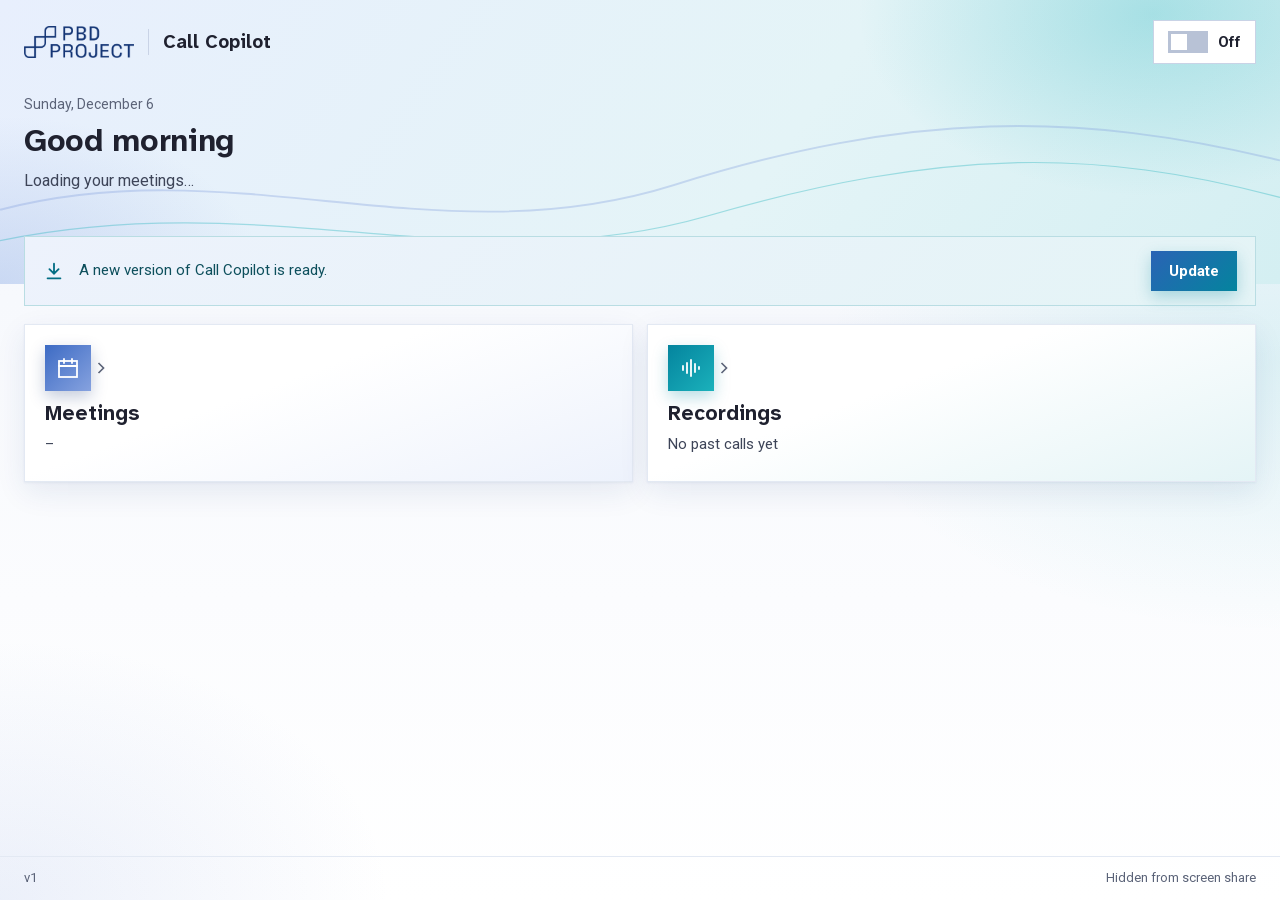
==== commit 9e5041a5: "Update button in the app; version shown as just 'v1' - On start (and every 6 h) the app checks the l" ====
--- a/live/ui/panel.html
+++ b/live/ui/panel.html
@@ -43,6 +43,9 @@
 .notice{margin:14px 24px 0;padding:12px 16px;font-size:14px;line-height:1.45;background:linear-gradient(100deg,#FBF0C8 0%,#FFF9E6 100%);border:1px solid #EAD48A;color:#5C4500}
 .notice.bad{background:linear-gradient(100deg,#FBE3E0 0%,#FFF5F3 100%);border-color:#EBB3AC;color:var(--bad)}
 .notice.good{background:var(--tint);border-color:#B9DDE3;color:#0D4F5C}
+/* update */
+.updatebar{display:flex;align-items:center;gap:14px;padding:14px 18px;background:var(--tint);border:1px solid #B9DDE3;font-size:15px;color:#0D4F5C}
+.updatebar .primary{height:40px;font-size:15px;padding:0 18px;margin-left:auto;white-space:nowrap;flex-shrink:0}
 /* home */
 .hero{position:relative;padding:20px 24px 92px;background:radial-gradient(420px 260px at 90% 5%,rgba(27,177,187,.28),transparent 70%),radial-gradient(380px 240px at 0% 100%,rgba(134,162,223,.30),transparent 70%),linear-gradient(125deg,#E8EFFD 0%,#E4F4F7 60%,#D4EFF2 100%)}
 .hero svg.waves{position:absolute;left:0;top:0;width:100%;height:100%;opacity:.35;pointer-events:none}
@@ -179,6 +182,11 @@
     <div class="homebody">
       <div id="homecard"></div>
       <div class="notice" data-notice hidden></div>
+      <div class="updatebar" id="updatebar" hidden>
+        <svg width="22" height="22" viewBox="0 0 24 24" fill="none" stroke="#036E84" stroke-width="2" stroke-linecap="round" aria-hidden="true"><path d="M12 4v11M7 10l5 5 5-5M5 20h14"/></svg>
+        <span id="updatetext">A new version of Call Copilot is ready.</span>
+        <button class="primary" type="button" id="updatebtn">Update</button>
+      </div>
       <div class="tiles">
         <button class="tile card m" type="button" onclick="go('meetings')">
           <span class="top"><span class="badge"><svg width="24" height="24" viewBox="0 0 24 24" fill="none" stroke="#fff" stroke-width="1.8" stroke-linecap="round" aria-hidden="true"><rect x="3" y="5" width="18" height="16"/><path d="M3 10h18M8 3v4M16 3v4"/></svg></span><svg width="20" height="20" viewBox="0 0 24 24" fill="none" stroke="#5B6378" stroke-width="2" aria-hidden="true"><path d="M9 6l6 6-6 6"/></svg></span>
@@ -437,6 +445,7 @@
   $("reclist").innerHTML = html;
 }
 $("q").oninput = renderRecs;
+$("updatebtn").onclick = () => api() && api().update();
 
 async function showRec(id){
   const r = api() ? await api().get_recording(id) : null;
@@ -500,8 +509,15 @@
   } else if (e.type === "ok"){
     notice("");
   } else if (e.type === "version"){
-    const m = /^1\.0\.(\d+)$/.exec(e.version || "");
-    all("[data-ver]").forEach(v => v.textContent = m ? `v1 · build ${m[1]}` : `v1 · ${e.version}`);
+    all("[data-ver]").forEach(v => v.textContent = "v1");   // the exact build stays in the app log
+  } else if (e.type === "update"){
+    $("updatebar").hidden = false;
+    $("updatetext").textContent = `A new version of Call Copilot is ready (about ${e.size_mb} MB). It replaces this one; your recordings and sign-in stay.`;
+  } else if (e.type === "update_status"){
+    const b = $("updatebtn");
+    if (e.state === "downloading"){ b.disabled = true; b.textContent = `Downloading… ${e.pct}%`; }
+    else if (e.state === "installing"){ b.disabled = true; b.textContent = "Installing…"; $("updatetext").textContent = "Installing the new version. The app will close and reopen by itself."; }
+    else { b.disabled = false; b.textContent = "Update"; notice(e.message, e.state === "failed" ? "bad" : ""); }
   } else if (e.type === "meetings"){
     meet = e;
     all("[data-toggle]").forEach(b => b.classList.toggle("nomeet", !e.active && !on));
